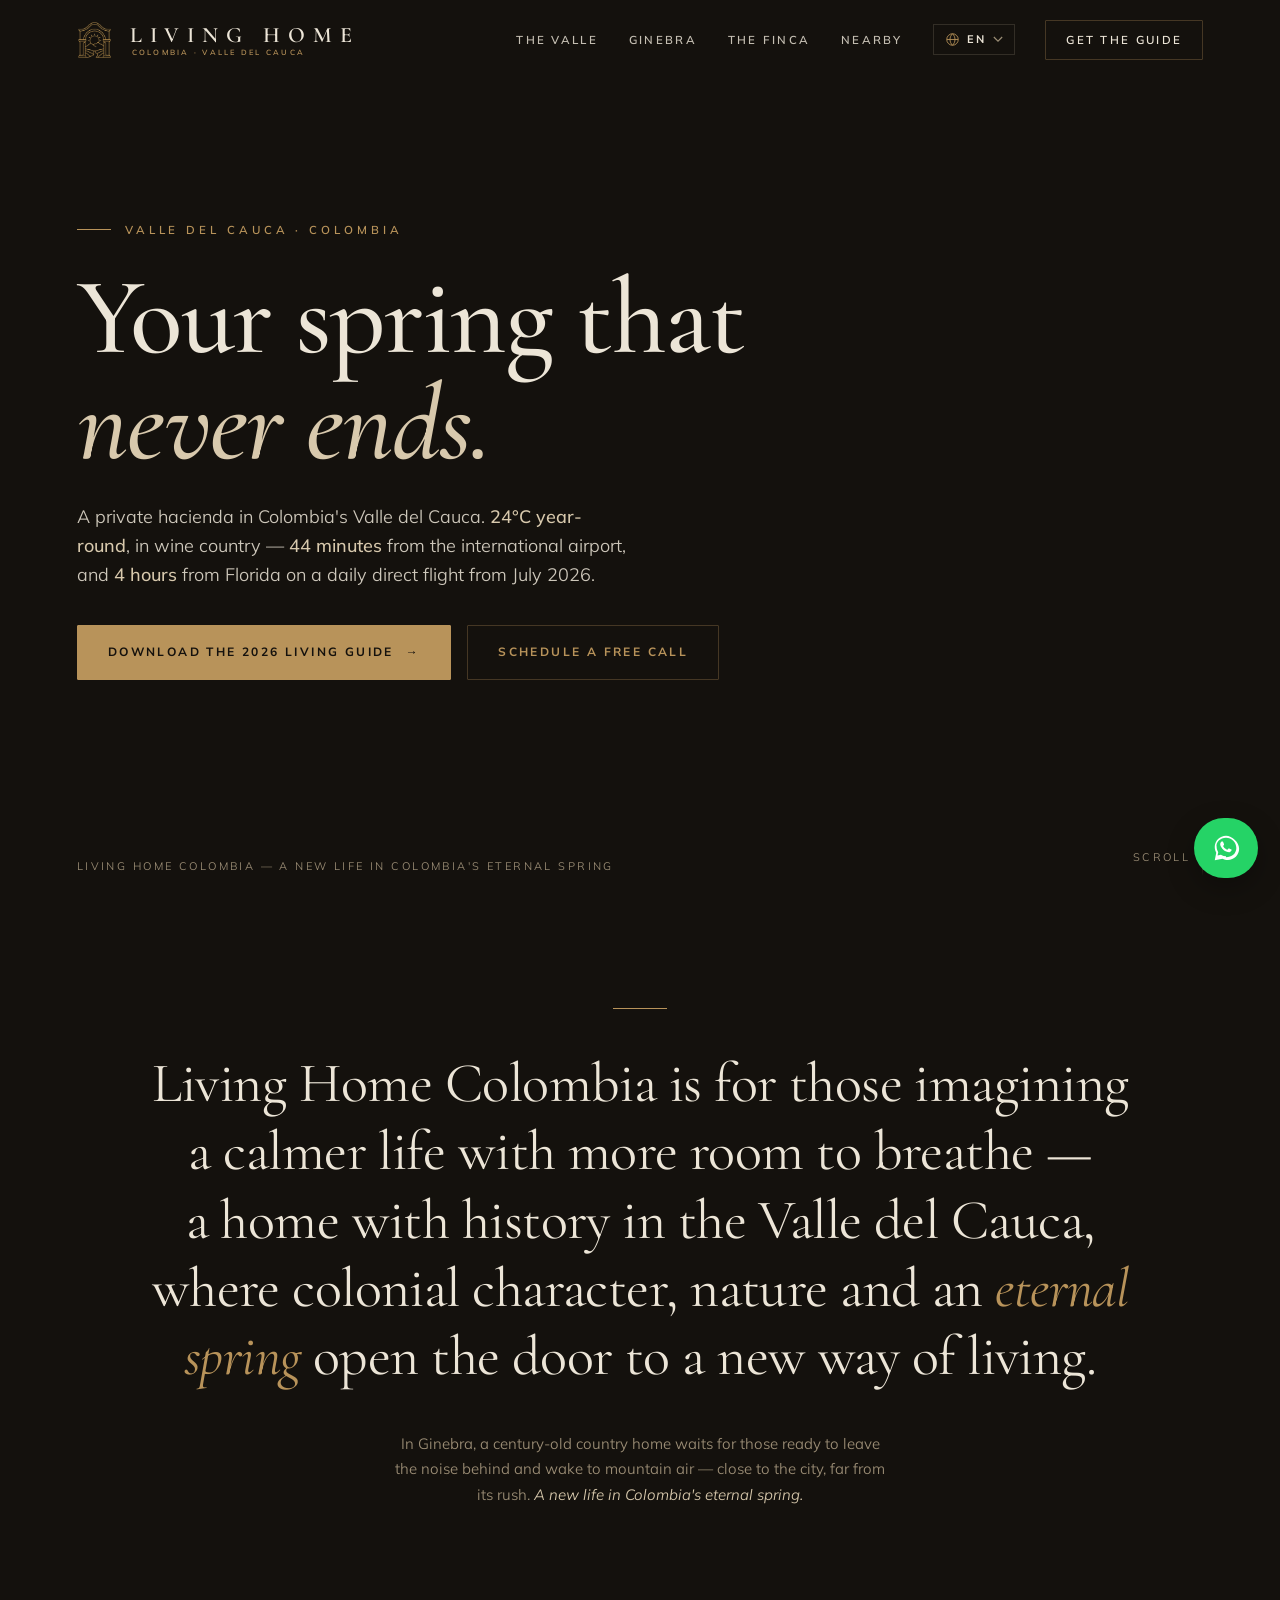
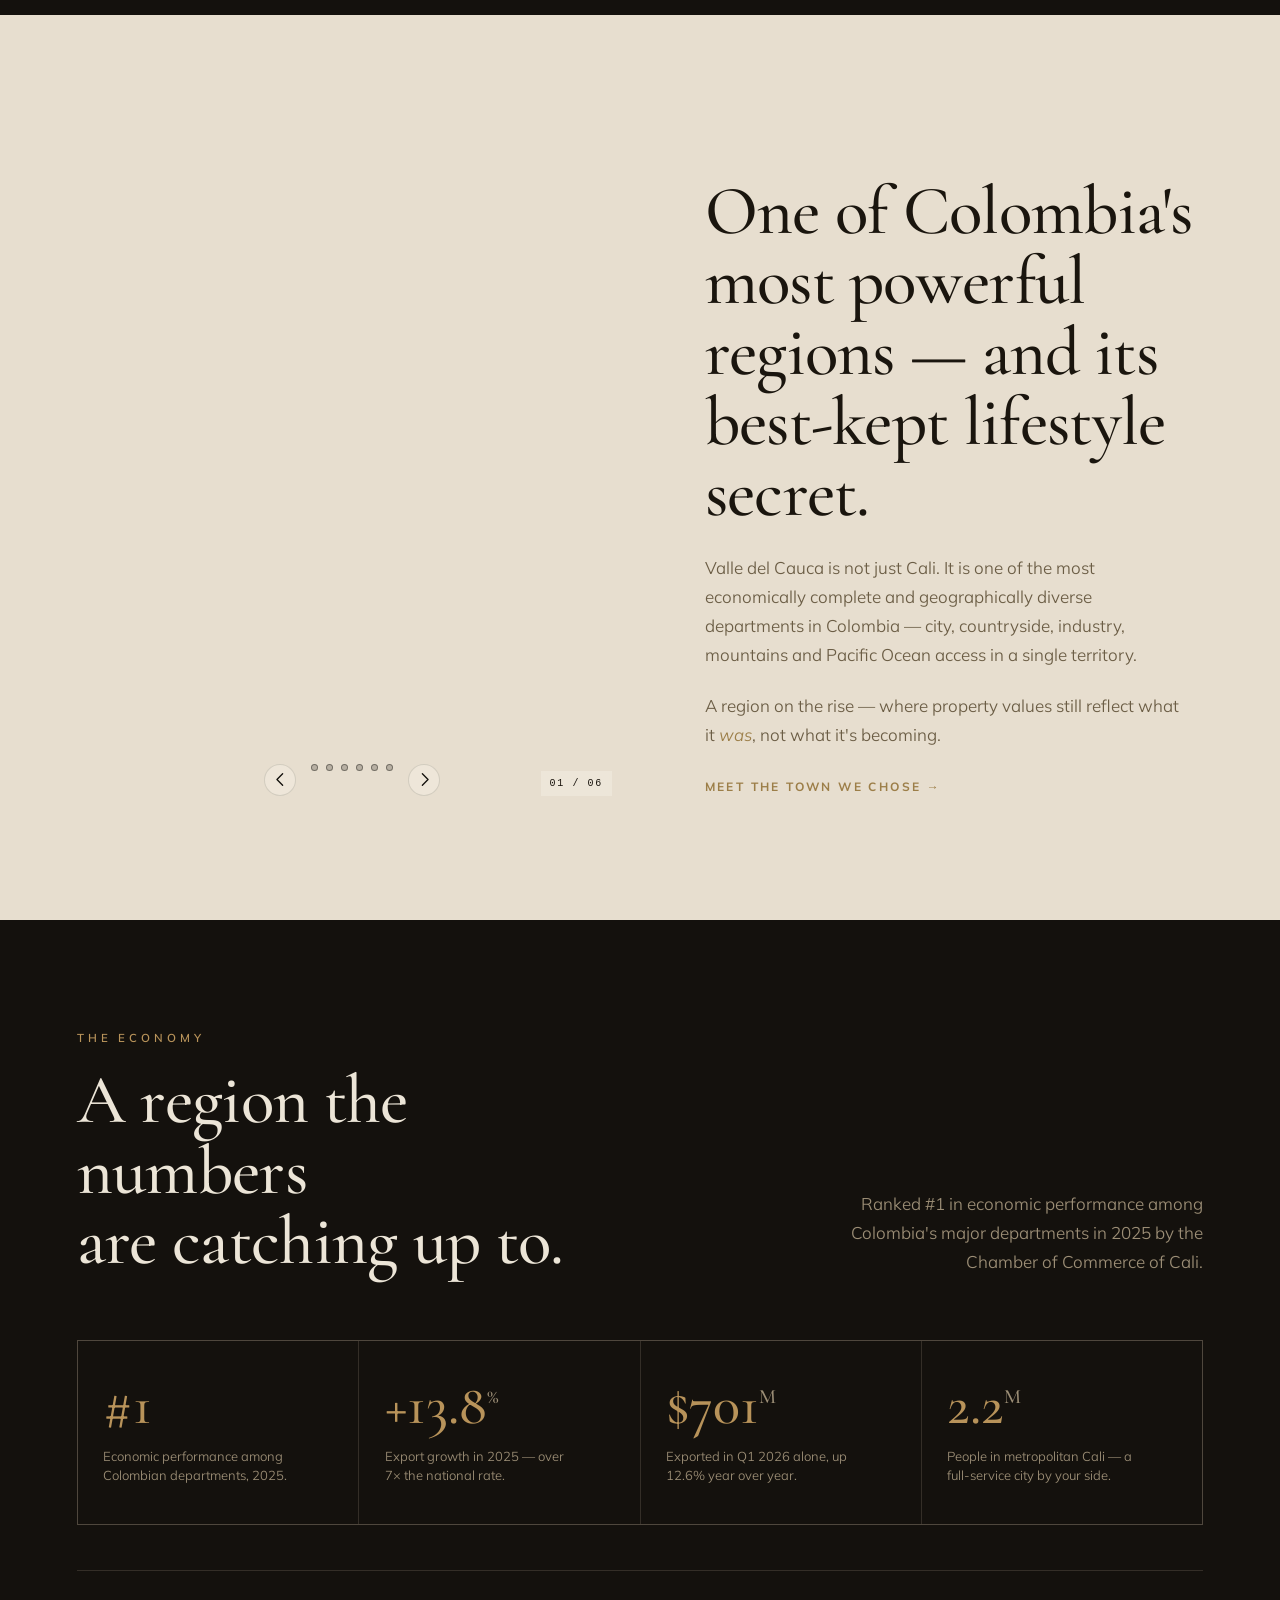
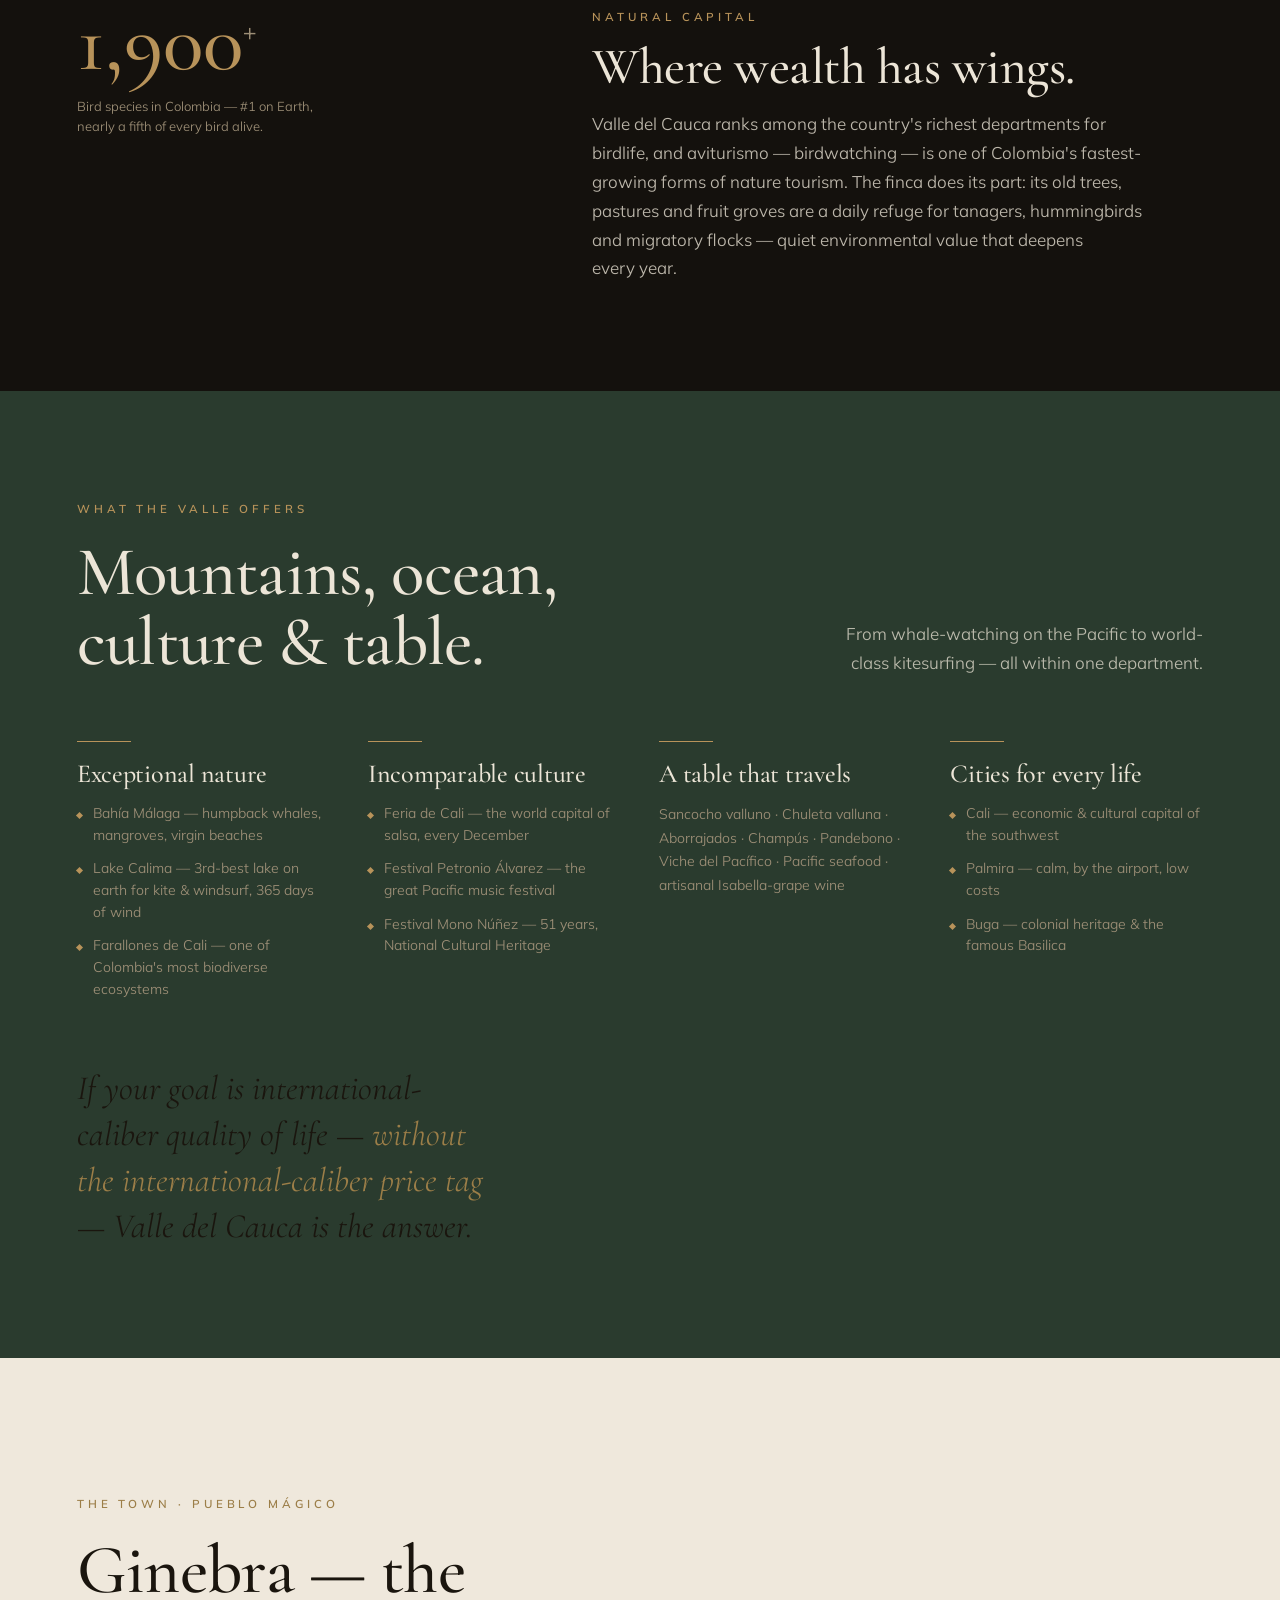
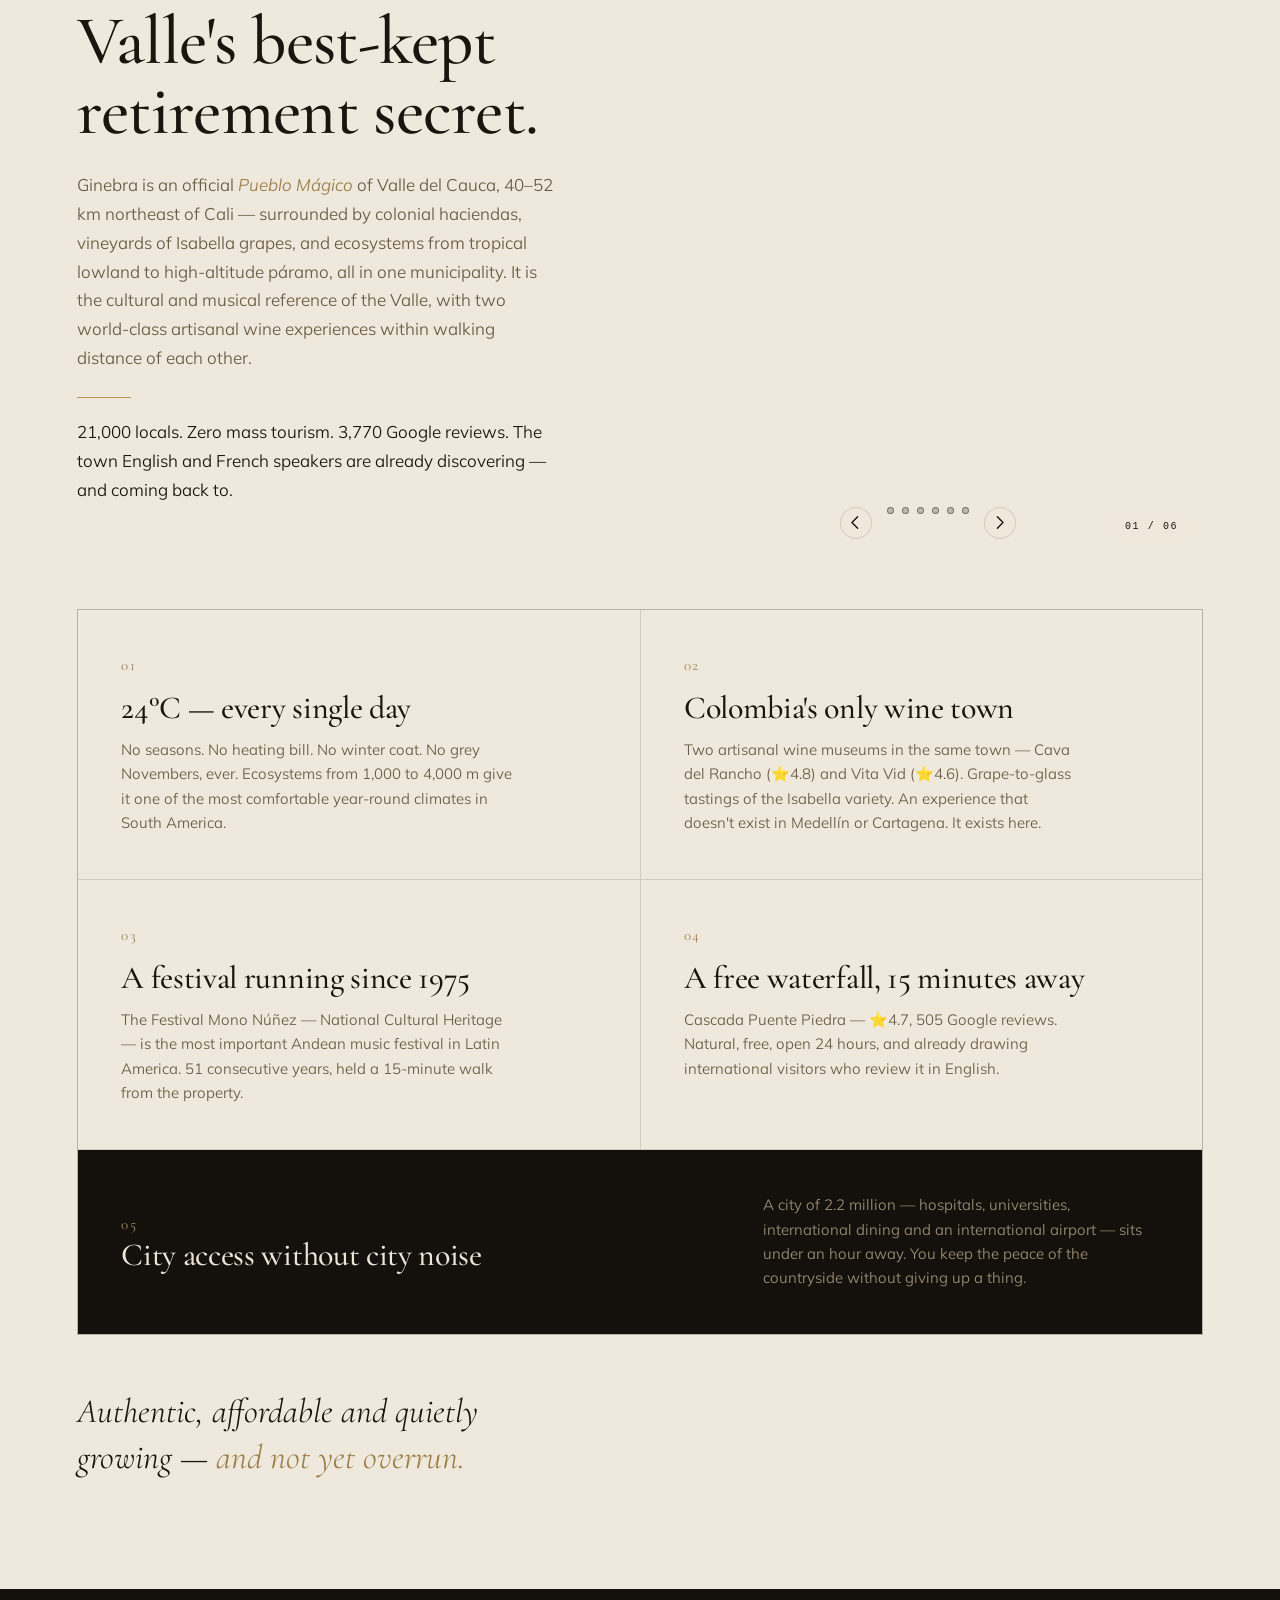
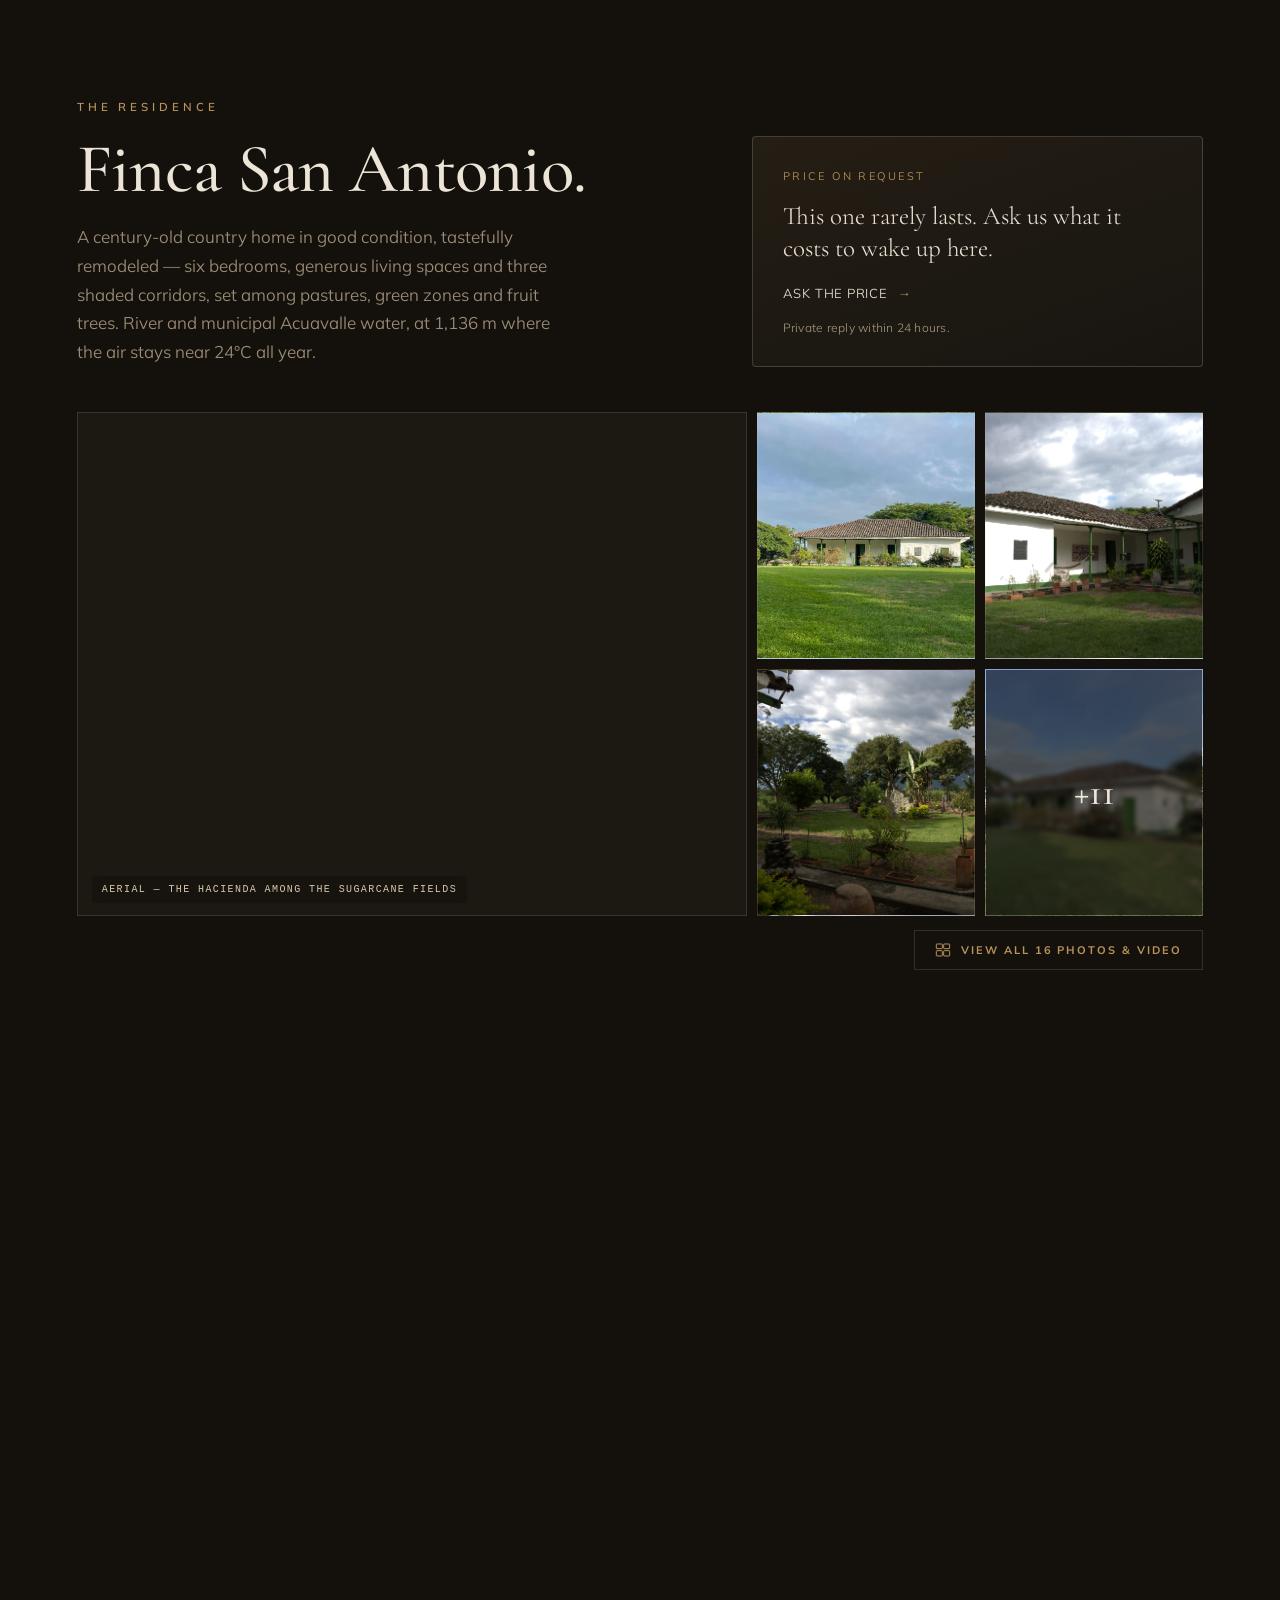
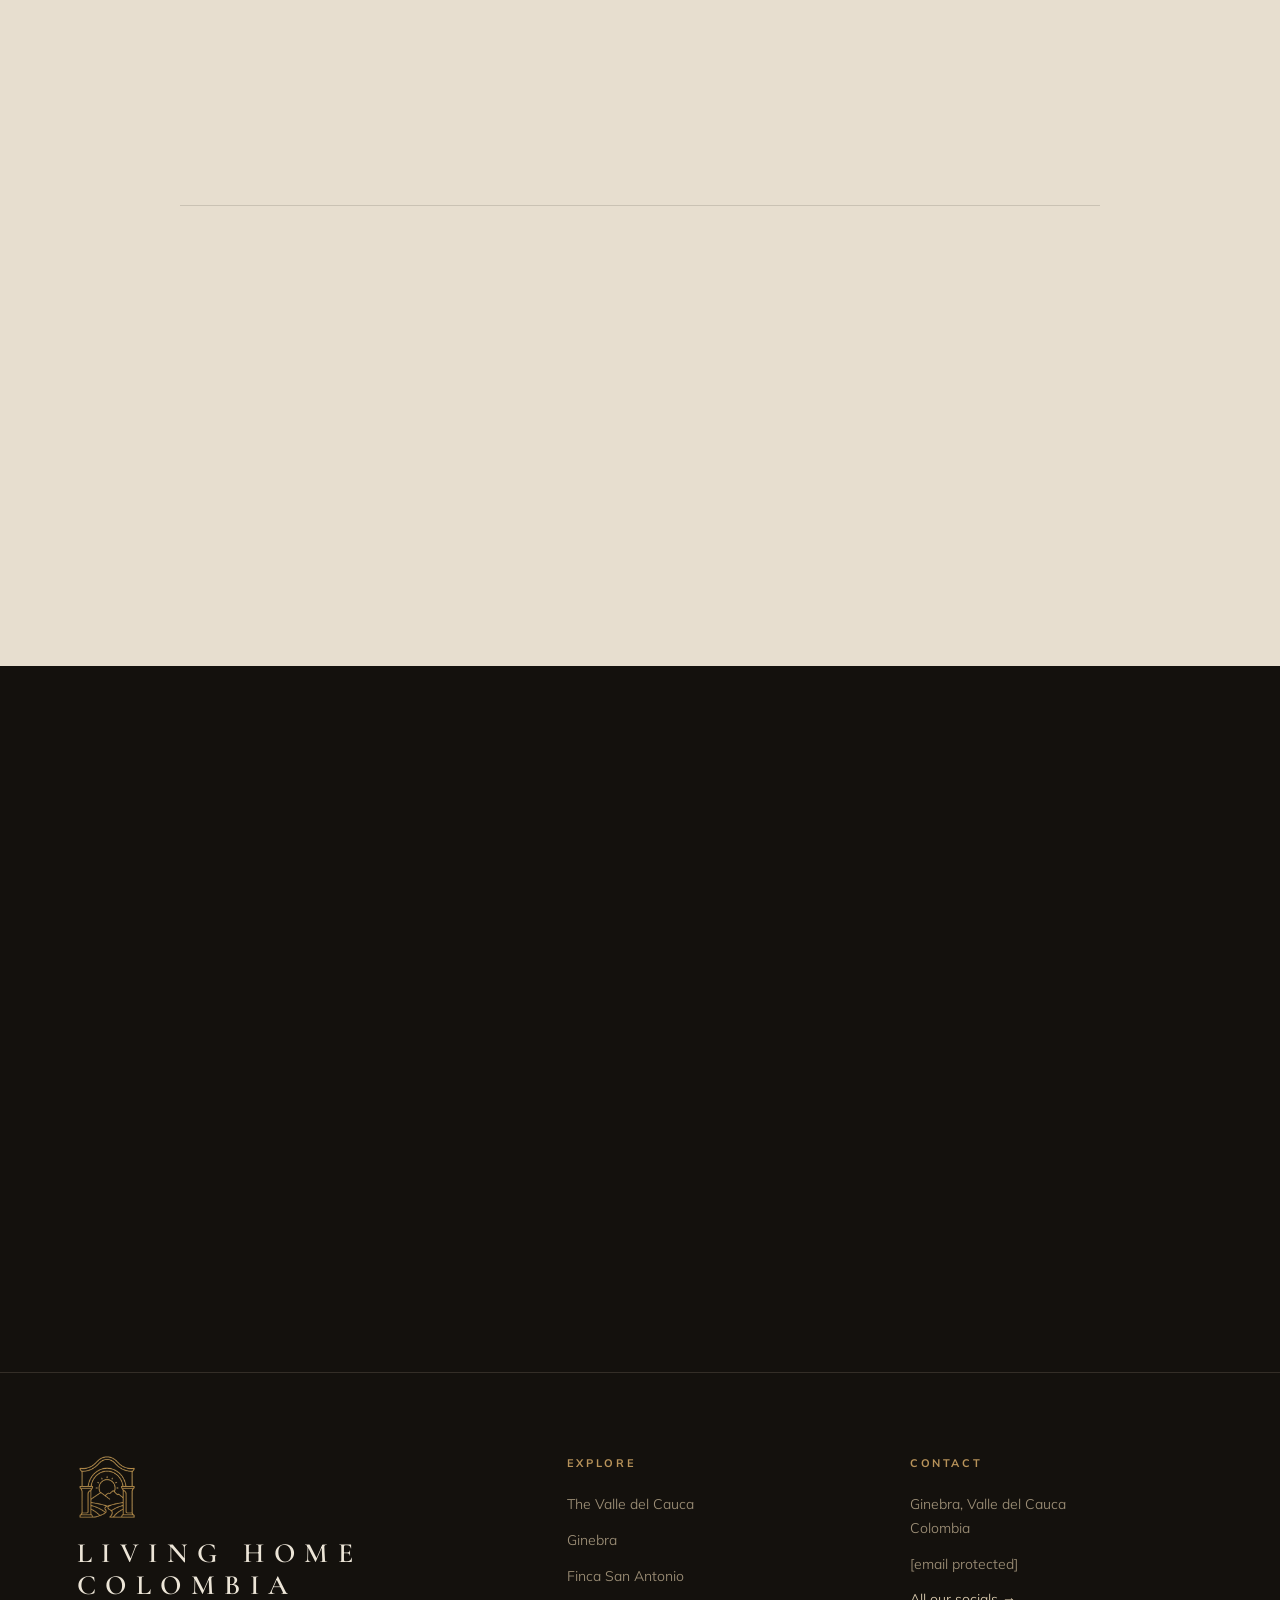
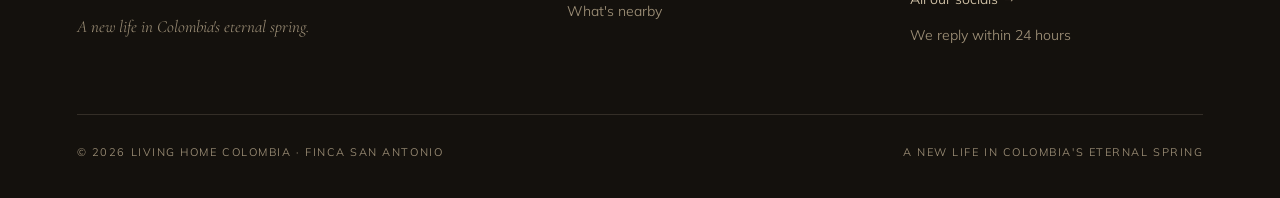
==== Aluna Luxe - Design D.html @ 9f14bdaa "first commit" ====
<!DOCTYPE html>
<html lang="en">
<head>
<meta charset="UTF-8">
<meta name="viewport" content="width=device-width, initial-scale=1.0">
<title>Living Home Colombia — A new life in Colombia's eternal spring · Ginebra, Valle del Cauca</title>
<link rel="preconnect" href="https://fonts.googleapis.com">
<link rel="preconnect" href="https://fonts.gstatic.com" crossorigin>
<link href="https://fonts.googleapis.com/css2?family=Cormorant+Garamond:ital,wght@0,400;0,500;0,600;1,400;1,500&family=Mulish:wght@300;350;400;500;600;700&display=swap" rel="stylesheet">
<link rel="stylesheet" href="assets/aluna.css">
<style>
  /* Hero intro video (sources live in /imagenes/video intro/) */
  .hero-video { position: absolute; inset: 0; width: 100%; height: 100%; object-fit: cover; z-index: 0; opacity: 0; transition: opacity 1.2s ease; }
  .hero-video.is-playing { opacity: 0.42; }
  .hero-fallback { position: absolute; inset: 0; z-index: 0; background-size: cover; background-position: center; }
  .hero-fallback::after { font-size: 11px; opacity: 0.55; }

  /* WhatsApp — floating button */
  .wa-float { position: fixed; right: 22px; bottom: 22px; z-index: 200; display: inline-flex; align-items: center; gap: 0; height: 60px; padding: 0 17px; border-radius: 999px; background: #25D366; color: #fff; box-shadow: 0 10px 28px rgba(0,0,0,0.28); transition: gap .35s var(--ease), padding .35s var(--ease), transform .35s var(--ease), box-shadow .35s var(--ease); overflow: hidden; }
  .wa-float svg { flex: none; }
  .wa-float .wa-float-label { max-width: 0; opacity: 0; white-space: nowrap; font-family: var(--sans); font-size: 14px; font-weight: 600; letter-spacing: .01em; transition: max-width .35s var(--ease), opacity .3s var(--ease), margin .35s var(--ease); }
  .wa-float:hover { gap: 11px; transform: translateY(-2px); box-shadow: 0 14px 34px rgba(0,0,0,0.34); }
  .wa-float:hover .wa-float-label { max-width: 220px; opacity: 1; }
  @media (max-width: 640px) { .wa-float { right: 16px; bottom: 16px; height: 56px; padding: 0 13px; } .wa-float:hover .wa-float-label { max-width: 0; opacity: 0; } }

  /* WhatsApp — inline button inside the final CTA */
  .wa-inline { display: inline-flex; align-items: center; gap: 10px; margin-top: 26px; padding: 13px 22px; border-radius: 999px; background: rgba(37,211,102,0.12); border: 1px solid rgba(37,211,102,0.55); color: #25D366; font-family: var(--sans); font-size: 14px; font-weight: 600; letter-spacing: .02em; transition: background .3s var(--ease), color .3s var(--ease), transform .3s var(--ease); }
  .wa-inline svg { flex: none; }
  .wa-inline:hover { background: #25D366; color: #fff; transform: translateY(-2px); }

  /* ===== BRAND LOGO (Living Home Colombia) — image mark sizing ========= */
  .brand .mark { width: auto; height: 38px; }
  .footer .brand-block .mark { width: auto; height: 66px; margin-bottom: 18px; }
  .footer .brand-block .wordmark { line-height: 1.12; }
  .form-done .mark { width: auto; height: 60px; }

  /* ===== NEARBY — lighter section (desktop + mobile) ====================
     Trimmed to fewer, stronger places so the section doesn't feel crowded.
     The "within 20 minutes" band now holds a centered pair instead of a
     3-column row with an empty slot. ==================================== */
  .near-grid.pair { grid-template-columns: repeat(2, 1fr); max-width: 760px; margin-inline: 0; }
  @media (max-width: 920px){ .near-grid.pair { grid-template-columns: repeat(2,1fr); max-width: none; } }
  @media (max-width: 600px){ .near-grid.pair { grid-template-columns: 1fr; } }

  /* ===== REVIEWS — balanced grid instead of lopsided masonry ==========
     The masonry column layout left two short cards stranded with big gaps.
     A real grid keeps the cards in clean, evenly-centered rows. =========== */
  .reviews-grid { columns: auto; column-count: auto; display: grid; grid-template-columns: repeat(3, 1fr); gap: clamp(16px, 2vw, 26px); align-items: stretch; }
  .reviews-grid .review { margin-bottom: 0; display: flex; flex-direction: column; }
  .reviews-grid .review .src { margin-top: auto; padding-top: 18px; }

  /* ===== PROPERTY SPECS — 6-up grid (adds lot + built area) ============ */
  .prop-specs.six { grid-template-columns: repeat(3, 1fr); }
  .prop-specs .s .n .us { font-size: 0.42em; color: var(--on-dark-mut); letter-spacing: 0.02em; margin-left: 4px; }
  @media (max-width: 760px){ .prop-specs.six { grid-template-columns: repeat(2, 1fr); } }
  @media (max-width: 460px){ .prop-specs.six { grid-template-columns: 1fr; } }

  /* ===== ECONOMY — natural-capital / birds band ========================
     Ties the region's environmental value and birdwatching tourism to the
     property itself. Sits below the economy stats on the dark band. ====== */
  .eco-nature { margin-top: clamp(40px, 5vh, 64px); padding-top: clamp(36px, 4vh, 52px); border-top: 1px solid var(--hair-dark); display: grid; grid-template-columns: 0.85fr 1.15fr; gap: clamp(28px, 5vw, 72px); align-items: start; }
  .eco-nature .en-num { font-family: var(--serif); font-weight: 500; font-size: clamp(54px, 6.6vw, 94px); line-height: 0.84; color: var(--gold); }
  .eco-nature .en-num .u { font-size: 0.4em; vertical-align: super; color: var(--on-dark-mut); }
  .eco-nature .en-tag { font-size: 13px; line-height: 1.55; color: var(--on-dark-mut); margin-top: 18px; max-width: 30ch; }
  .eco-nature .en-right h3 { margin: 14px 0 0; color: var(--on-dark); }
  .eco-nature .en-right p.body { margin-top: 16px; max-width: 56ch; color: rgba(236,229,215,0.78); }
  @media (max-width: 760px){ .eco-nature { grid-template-columns: 1fr; gap: 22px; } }
  @media (max-width: 920px){ .reviews-grid { grid-template-columns: repeat(2, 1fr); } }
  @media (max-width: 600px){ .reviews-grid { grid-template-columns: 1fr; } }

  /* ===== MOBILE TUNING (Design D only) =================================
     Phone view was very long with large gaps; the top nav, the carousel
     counter and the "nearby" lists also felt busy. These overrides give the
     phone a calmer, lighter layout: a decluttered header, no slide counter,
     fewer nearby cards/reviews and a tighter vertical rhythm.
     Desktop is completely untouched. ====================================== */
  @media (max-width: 640px) {
    /* ---- decluttered header for phones ---- */
    .nav { padding-left: 16px; padding-right: 16px; }
    .nav.solid { padding-top: 11px; padding-bottom: 11px; }
    .brand { gap: 9px; }
    .brand .mark { width: auto; height: 30px; }
    .brand .wordmark { font-size: 17px; letter-spacing: 0.26em; padding-left: 1px; }
    .brand .wordmark .sub { display: none; }          /* drop the wrapping sub-label */
    .nav-links { gap: 10px; }
    .nav-links .enquire { padding: 8px 13px; font-size: 9.5px; letter-spacing: 0.1em; }
    .lang-trigger { padding: 6px 8px; font-size: 10px; gap: 5px; }

    /* ---- no "01 / 06" slide counter on phones ---- */
    .pf-count { display: none; }

    /* ---- lighter, more intentional vertical rhythm ---- */
    .section { padding-top: clamp(42px, 6vh, 58px); padding-bottom: clamp(42px, 6vh, 58px); }
    .sec-head { margin-bottom: 28px; }
    .manifesto .statement { margin: 22px auto; }
    .closer { margin-top: 30px; }

    /* condense the stacked argument / offering blocks */
    .args { margin-top: 28px; }
    .arg { padding: 24px 20px; }
    .offer-grid { margin-top: 28px; gap: 28px; }

    /* ---- ease the headline sizes down a touch on phones ---- */
    .display { font-size: clamp(36px, 10.5vw, 50px); line-height: 1.0; }
    .h-xl { font-size: clamp(28px, 7.4vw, 38px); }
    .h-lg { font-size: clamp(26px, 6.6vw, 34px); }

    /* ---- nearby: tighter cards, and no review-count numbers ---- */
    .near-band { margin: 30px 0 14px; }
    .near { padding: 22px 20px 20px; }
    .dist-table { margin-top: 28px; }
    /* hide the "(179)" review-count numbers — keep just the star score */
    .near .rating .rev { display: none; }

    /* show the three strongest reviews, hide the rest */
    .reviews-grid .review:nth-child(n+4) { display: none; }
    .reviews-note { margin-top: 26px; }

    /* ===== HERO — a calmer, purpose-built phone layout =================
       Desktop centers a big headline with two side-by-side buttons; on a
       phone that stacked up tight. Here we give it room: smaller eyebrow,
       a headline that breathes, a lighter sub, and full-width stacked CTAs
       that are easy to tap. ============================================ */
    .hero { min-height: 92svh; padding-top: clamp(104px, 16vh, 150px); padding-bottom: 96px; }
    .hero .eyebrow { margin-bottom: 18px; font-size: 10px; letter-spacing: 0.18em; }
    .hero .eyebrow::before { width: 22px; }
    .hero h1 { max-width: 12ch; margin-bottom: 20px; }
    .hero-sub { font-size: 15.5px; line-height: 1.62; max-width: 36ch; color: rgba(236,229,215,0.82); }
    /* stacked, full-width, comfortably tappable CTAs */
    .hero-inner > div:last-child { margin-top: 28px !important; gap: 12px !important; flex-direction: column; align-items: stretch; }
    .hero-inner .btn { width: 100%; justify-content: center; }
    /* drop the decorative wordmark in the corner; keep just the scroll cue */
    .hero-foot { bottom: 18px; }
    .hero-foot > span:first-child { display: none; }
  }
</style>
</head>
<body>

<!-- mark template reused inline below -->

<!-- ============================ NAV ============================ -->
<nav class="nav">
  <a class="brand" href="#top">
    <img class="mark" src="imagenes/brand/logo-gold.png" alt="Living Home Colombia" width="392" height="428">
    <span class="wordmark">LIVING&nbsp;HOME<span class="sub">COLOMBIA · VALLE DEL CAUCA</span></span>
  </a>
  <div class="nav-links">
    <a href="#region" data-i18n="nav.valle">The Valle</a>
    <a href="#ginebra" data-i18n="nav.ginebra">Ginebra</a>
    <a href="#property" data-i18n="nav.finca">The Finca</a>
    <a href="#nearby" data-i18n="nav.nearby">Nearby</a>
    <a class="lang" href="#top">EN</a>
    <a class="enquire" href="#enquire" data-i18n="nav.guide">Get the guide</a>
  </div>
</nav>

<!-- ============================ HERO ============================ -->
<header class="hero" id="top" data-screen-label="Hero">
  <div class="hero-bg">
    <div class="hero-fallback" style="background:#14110d"></div>
    <video class="hero-video" id="hero-video" muted loop playsinline preload="auto" aria-hidden="true">
      <source src="imagenes/video%20intro/intro.mp4" type="video/mp4">
      <source src="imagenes/video%20intro/intro.webm" type="video/webm">
    </video>
  </div>
  <div class="hero-inner">
    <div class="eyebrow on-dark reveal" data-i18n="hero.eyebrow">Valle del Cauca · Colombia</div>
    <h1 class="display reveal d1"><span data-i18n="hero.h1a">Your spring that </span><span class="it" data-i18n="hero.h1b">never ends.</span></h1>
    <p class="hero-sub reveal d2" data-i18n="hero.sub" data-i18n-html>A private hacienda in Colombia's Valle del Cauca. <b>24°C year-round</b>, in wine country — <b>44 minutes</b> from the international airport, and <b>4 hours</b> from Florida on a daily direct flight from July 2026.</p>
    <div class="reveal d3" style="margin-top:36px; display:flex; gap:16px; flex-wrap:wrap;">
      <a class="btn" href="#enquire"><span data-i18n="hero.btn1">Download the 2026 living guide</span><span class="arr">→</span></a>
      <a class="btn ghost on-dark" href="#enquire"><span data-i18n="hero.btn2">Schedule a free call</span></a>
    </div>
  </div>
  <div class="hero-foot">
    <span data-i18n="hero.foot">Living Home Colombia — a new life in Colombia's eternal spring</span>
    <span class="scrollcue"><span data-i18n="hero.scroll">Scroll</span><span class="line"></span></span>
  </div>
</header>

<!-- ============================ MANIFESTO / BRAND ============================ -->
<section class="section dark manifesto" data-screen-label="Manifesto">
  <div class="wrap">
    <div class="rule short gold reveal"></div>
    <p class="statement reveal d1" data-i18n="man.1" data-i18n-html>Living Home Colombia is for those imagining a calmer life with more room to breathe — a home with history in the Valle del Cauca, where colonial character, nature and an <em>eternal spring</em> open the door to a new way of living.</p>
    <p class="aluna-note reveal d2" data-i18n="man.2" data-i18n-html>In Ginebra, a century-old country home waits for those ready to leave the noise behind and wake to mountain air — close to the city, far from its rush. <em>A new life in Colombia's eternal spring.</em></p>
  </div>
</section>

<!-- ============================ THE VALLE (region) ============================ -->
<section class="section paper" id="region" data-screen-label="The Valle">
  <div class="wrap split">
    <div class="media photo-frame reveal" data-frame="valle">
      <div class="pf-slide is-active" data-src="imagenes/valle%20del%20cauca/canvas1_upscayl_4x_upscayl-standard-4x.png" data-label="Aerial over a Valle del Cauca colonial town at golden hour"></div>
      <div class="pf-slide" data-src="imagenes/valle%20del%20cauca/canvas3_upscayl_4x_upscayl-standard-4x.png" data-label="Cloud-forest peaks of the Farallones, mist at dusk"></div>
      <div class="pf-slide" data-src="imagenes/valle%20del%20cauca/canvas12_upscayl_4x_upscayl-standard-4x.webp" data-label="A colonial hacienda and its flowering gardens"></div>
      <div class="pf-slide" data-src="imagenes/valle%20del%20cauca/canvas11_upscayl_4x_upscayl-standard-4x.webp" data-label="A modern mirador rising from the green hills"></div>
      <div class="pf-slide" data-src="imagenes/valle%20del%20cauca/canvas8_upscayl_4x_upscayl-standard-4x.png" data-label="Hidden river pools across the valley"></div>
      <div class="pf-slide" data-src="imagenes/valle%20del%20cauca/canvas5.png" data-label="Cristo Rey watching over the valley at sunset"></div>
    </div>
    <div class="copy">
      <div class="eyebrow reveal" data-i18n="reg.eyebrow">Why Valle del Cauca</div>
      <h2 class="h-xl reveal d1" data-i18n="reg.h2">One of Colombia's most powerful regions — and its best-kept lifestyle secret.</h2>
      <p class="body reveal d2" data-i18n="reg.p1">Valle del Cauca is not just Cali. It is one of the most economically complete and geographically diverse departments in Colombia — city, countryside, industry, mountains and Pacific Ocean access in a single territory.</p>
      <p class="body reveal d2" data-i18n="reg.p2" data-i18n-html>A region on the rise — where property values still reflect what it <em class="gold">was</em>, not what it's becoming.</p>
      <a class="link-arrow reveal d3" href="#ginebra" data-i18n="reg.link">Meet the town we chose →</a>
    </div>
  </div>
</section>

<!-- economy stats (dark band) -->
<section class="section dark" data-screen-label="The Valle — Economy">
  <div class="wrap">
    <div class="sec-head reveal">
      <div>
        <div class="eyebrow on-dark" data-i18n="eco.eyebrow">The Economy</div>
        <h2 class="h-xl" data-i18n="eco.h2">A region the numbers<br>are catching up to.</h2>
      </div>
      <p class="body aside" data-i18n="eco.aside">Ranked #1 in economic performance among Colombia's major departments in 2025 by the Chamber of Commerce of Cali.</p>
    </div>
    <div class="stat-grid reveal d1">
      <div class="stat-cell"><div class="n">#1</div><div class="l" data-i18n="eco.s1">Economic performance among Colombian departments, 2025.</div></div>
      <div class="stat-cell"><div class="n">+13.8<span class="u">%</span></div><div class="l" data-i18n="eco.s2">Export growth in 2025 — over 7× the national rate.</div></div>
      <div class="stat-cell"><div class="n">$701<span class="u">M</span></div><div class="l" data-i18n="eco.s3">Exported in Q1 2026 alone, up 12.6% year over year.</div></div>
      <div class="stat-cell"><div class="n">2.2<span class="u">M</span></div><div class="l" data-i18n="eco.s4">People in metropolitan Cali — a full-service city by your side.</div></div>
    </div>

    <div class="eco-nature reveal d2">
      <div class="en-left">
        <div class="en-num">1,900<span class="u">+</span></div>
        <div class="en-tag" data-i18n="eco.nat.tag">Bird species in Colombia — #1 on Earth, nearly a fifth of every bird alive.</div>
      </div>
      <div class="en-right">
        <div class="eyebrow on-dark" data-i18n="eco.nat.eyebrow">Natural capital</div>
        <h3 class="h-lg" data-i18n="eco.nat.h">Where wealth has wings.</h3>
        <p class="body" data-i18n="eco.nat.p">Valle del Cauca ranks among the country's richest departments for birdlife, and aviturismo — birdwatching — is one of Colombia's fastest-growing forms of nature tourism. The finca does its part: its old trees, pastures and fruit groves are a daily refuge for tanagers, hummingbirds and migratory flocks — quiet environmental value that deepens every year.</p>
      </div>
    </div>
  </div>
</section>

<!-- what the valle offers (green) -->
<section class="section green" data-screen-label="The Valle — Offers">
  <div class="wrap">
    <div class="sec-head reveal">
      <div>
        <div class="eyebrow on-dark" data-i18n="off.eyebrow">What the Valle offers</div>
        <h2 class="h-xl" data-i18n="off.h2">Mountains, ocean,<br>culture &amp; table.</h2>
      </div>
      <p class="body aside" data-i18n="off.aside">From whale-watching on the Pacific to world-class kitesurfing — all within one department.</p>
    </div>
    <div class="offer-grid">
      <div class="offer reveal">
        <div class="rule short gold"></div>
        <h3 data-i18n="off.c1.h">Exceptional nature</h3>
        <ul>
          <li data-i18n="off.c1.1">Bahía Málaga — humpback whales, mangroves, virgin beaches</li>
          <li data-i18n="off.c1.2">Lake Calima — 3rd-best lake on earth for kite &amp; windsurf, 365 days of wind</li>
          <li data-i18n="off.c1.3">Farallones de Cali — one of Colombia's most biodiverse ecosystems</li>
        </ul>
      </div>
      <div class="offer reveal d1">
        <div class="rule short gold"></div>
        <h3 data-i18n="off.c2.h">Incomparable culture</h3>
        <ul>
          <li data-i18n="off.c2.1">Feria de Cali — the world capital of salsa, every December</li>
          <li data-i18n="off.c2.2">Festival Petronio Álvarez — the great Pacific music festival</li>
          <li data-i18n="off.c2.3">Festival Mono Núñez — 51 years, National Cultural Heritage</li>
        </ul>
      </div>
      <div class="offer reveal d2">
        <div class="rule short gold"></div>
        <h3 data-i18n="off.c3.h">A table that travels</h3>
        <p class="tags"><span data-i18n="off.c3.tags">Sancocho valluno · Chuleta valluna · Aborrajados · Champús · Pandebono · Viche del Pacífico · Pacific seafood · artisanal Isabella-grape wine</span></p>
      </div>
      <div class="offer reveal d3">
        <div class="rule short gold"></div>
        <h3 data-i18n="off.c4.h">Cities for every life</h3>
        <ul>
          <li data-i18n="off.c4.1">Cali — economic &amp; cultural capital of the southwest</li>
          <li data-i18n="off.c4.2">Palmira — calm, by the airport, low costs</li>
          <li data-i18n="off.c4.3">Buga — colonial heritage &amp; the famous Basilica</li>
        </ul>
      </div>
    </div>
    <p class="closer reveal" data-i18n="off.closer">If your goal is international-caliber quality of life — <em>without the international-caliber price tag</em> — Valle del Cauca is the answer.</p>
  </div>
</section>

<!-- ============================ GINEBRA ============================ -->
<section class="section" id="ginebra" data-screen-label="Ginebra">
  <div class="wrap">
    <div class="split flip reveal">
      <div class="media photo-frame" data-frame="ginebra">
        <div class="pf-slide is-active" data-src="imagenes/ginebra/iglesia-de-ginebra.png" data-label="Ginebra's colonial church on the main plaza"></div>
        <div class="pf-slide" data-src="imagenes/ginebra/FDnn4HeXIAQbfB9_upscayl_4x_upscayl-standard-4x.webp" data-label="The bandola monument — Ginebra's musical soul"></div>
        <div class="pf-slide" data-src="imagenes/ginebra/show-de-musica-sub-andina-en-ginebra-valle_upscayl_4x_upscayl-standard-4x.png" data-label="Andean music under the trees — Festival Mono Núñez"></div>
        <div class="pf-slide" data-src="imagenes/ginebra/canon-puente-piedra-en-ginebra-valle_upscayl_5x_upscayl-standard-4x.png" data-label="Cascada Puente Piedra, a free natural pool"></div>
        <div class="pf-slide" data-src="imagenes/ginebra/7820-Ginebra_Valle_del_Cauca_2_upscayl_4x_upscayl-standard-4x.webp" data-label="Mountain rivers minutes from town"></div>
        <div class="pf-slide" data-src="imagenes/ginebra/show-de-luces-en-la-flor-de-luz-ginebra-valle_upscayl_4x_upscayl-standard-4x.png" data-label="La Flor de Luz — the town's night light show"></div>
      </div>
      <div class="copy">
        <div class="eyebrow" data-i18n="gin.eyebrow">The Town · Pueblo Mágico</div>
        <h2 class="h-xl" style="margin:18px 0 24px;" data-i18n="gin.h2">Ginebra — the Valle's best-kept retirement secret.</h2>
        <p class="body" data-i18n="gin.body">Ginebra is an official <em class="gold">Pueblo Mágico</em> of Valle del Cauca, 40–52 km northeast of Cali — surrounded by colonial haciendas, vineyards of Isabella grapes, and ecosystems from tropical lowland to high-altitude páramo, all in one municipality. It is the cultural and musical reference of the Valle, with two world-class artisanal wine experiences within walking distance of each other.</p>
        <div class="rule short gold" style="margin:24px 0 20px;"></div>
        <p class="body" style="color:var(--on-light);" data-i18n="gin.stat">21,000 locals. Zero mass tourism. 3,770 Google reviews. The town English and French speakers are already discovering — and coming back to.</p>
      </div>
    </div>

    <div class="args">
      <div class="arg reveal">
        <div class="no">01</div>
        <h3 data-i18n="gin.a1.h">24°C — every single day</h3>
        <p data-i18n="gin.a1.p">No seasons. No heating bill. No winter coat. No grey Novembers, ever. Ecosystems from 1,000 to 4,000 m give it one of the most comfortable year-round climates in South America.</p>
      </div>
      <div class="arg reveal d1">
        <div class="no">02</div>
        <h3 data-i18n="gin.a2.h">Colombia's only wine town</h3>
        <p data-i18n="gin.a2.p">Two artisanal wine museums in the same town — Cava del Rancho (⭐4.8) and Vita Vid (⭐4.6). Grape-to-glass tastings of the Isabella variety. An experience that doesn't exist in Medellín or Cartagena. It exists here.</p>
      </div>
      <div class="arg reveal">
        <div class="no">03</div>
        <h3 data-i18n="gin.a3.h">A festival running since 1975</h3>
        <p data-i18n="gin.a3.p">The Festival Mono Núñez — National Cultural Heritage — is the most important Andean music festival in Latin America. 51 consecutive years, held a 15-minute walk from the property.</p>
      </div>
      <div class="arg reveal d1">
        <div class="no">04</div>
        <h3 data-i18n="gin.a4.h">A free waterfall, 15 minutes away</h3>
        <p data-i18n="gin.a4.p">Cascada Puente Piedra — ⭐4.7, 505 Google reviews. Natural, free, open 24 hours, and already drawing international visitors who review it in English.</p>
      </div>
      <div class="arg feature reveal d2">
        <div>
          <div class="no" style="color:var(--gold);">05</div>
          <h3 data-i18n="gin.a5.h">City access without city noise</h3>
        </div>
        <p data-i18n="gin.a5.p">A city of 2.2 million — hospitals, universities, international dining and an international airport — sits under an hour away. You keep the peace of the countryside without giving up a thing.</p>
      </div>
    </div>

    <p class="closer reveal" data-i18n="gin.closer">Authentic, affordable and quietly growing — <em>and not yet overrun.</em></p>
  </div>
</section>

<!-- ============================ THE PROPERTY ============================ -->
<section class="section dark" id="property" data-screen-label="The Finca">
  <div class="wrap">
    <div class="prop-head">
      <div class="reveal">
        <div class="eyebrow on-dark" style="margin-bottom:18px;" data-i18n="prop.eyebrow">The Residence</div>
        <h2 class="h-xl" data-i18n="prop.h2">Finca San Antonio.</h2>
        <p class="body" style="margin-top:18px;" data-i18n="prop.desc">A century-old country home in good condition, tastefully remodeled — six bedrooms, generous living spaces and three shaded corridors, set among pastures, green zones and fruit trees. River and municipal Acuavalle water, at 1,136 m where the air stays near 24°C all year.</p>
      </div>
      <a class="price-ask reveal d1" href="#enquire">
        <span class="pa-eyebrow" data-i18n="prop.ask.eyebrow">Price on request</span>
        <span class="pa-line" data-i18n="prop.ask.line">This one rarely lasts. Ask us what it costs to wake up here.</span>
        <span class="pa-cta"><span data-i18n="prop.ask.btn">Ask the price</span><span class="arr">→</span></span>
        <span class="pa-note" data-i18n="prop.ask.note">Private reply within 24 hours.</span>
      </a>
    </div>

    <div id="finca-gallery" class="reveal d1"></div>
    <!-- old gallery replaced -->
    <div style="display:none" class="gallery reveal d1">
      <div class="g-main ph dark" data-label="[ Finca San Antonio — exterior &amp; pool at golden hour ]"></div>
      <div class="g-small ph dark" data-label="[ terrace / garden ]"></div>
      <div class="g-small ph dark" data-label="[ interior living, natural light ]"></div>
    </div>

    <div class="prop-specs six reveal">
      <div class="s"><div class="n">8,000<span class="us">m²</span></div><div class="l" data-i18n="prop.spec5">Lot / land</div></div>
      <div class="s"><div class="n">450<span class="us">m²</span></div><div class="l" data-i18n="prop.spec6">Built construction</div></div>
      <div class="s"><div class="n">6</div><div class="l" data-i18n="prop.spec1">Bedrooms (alcobas)</div></div>
      <div class="s"><div class="n">2</div><div class="l" data-i18n="prop.spec2">Full bathrooms</div></div>
      <div class="s"><div class="n">1,136<span class="us">m</span></div><div class="l" data-i18n="prop.spec4">Above sea level · ~24°C</div></div>
      <div class="s"><div class="n" data-i18n="prop.spec3n">140 yr</div><div class="l" data-i18n="prop.spec3">Heritage home, remodeled</div></div>
    </div>

    <div class="feat-list reveal">
      <div class="f" data-i18n="prop.feat1">Pastures, green zones &amp; fruit trees</div>
      <div class="f" data-i18n="prop.feat2">Barn, service area &amp; storage</div>
      <div class="f" data-i18n="prop.feat3">River + Acuavalle water supply</div>
      <div class="f" data-i18n="prop.feat4">Flat topography · clay-loam soil</div>
    </div>

    <div class="reveal" style="margin-top:clamp(36px,5vh,52px); display:flex; gap:16px; flex-wrap:wrap;">
      <a class="btn" href="#enquire"><span data-i18n="prop.btn1">Request the full dossier</span><span class="arr">→</span></a>
      <a class="btn ghost on-dark" href="#nearby"><span data-i18n="prop.btn2">See what's nearby</span></a>
    </div>
  </div>
</section>

<!-- ============================ NEARBY / MAP ============================ -->
<section class="section paper map-sec" id="nearby" data-screen-label="Nearby">
  <div class="wrap">
    <div class="sec-head reveal">
      <div>
        <div class="eyebrow" data-i18n="near.eyebrow">What's nearby</div>
        <h2 class="h-xl"><span data-i18n="near.h2a">Everything you need.</span><br><span data-i18n="near.h2b">Nothing you don't.</span></h2>
      </div>
      <p class="body aside" data-i18n="near.aside">From your front door, the Valle opens up — one place at a time. Every rating below is a real Google score.</p>
    </div>

    <div class="mapwrap reveal d1">
      <iframe
        title="Finca San Antonio — PPQJ+86, Ginebra, Valle del Cauca"
        src="https://maps.google.com/maps?q=PPQJ%2B86%20Ginebra%2C%20Valle%20del%20Cauca&z=14&t=h&hl=es&output=embed"
        loading="lazy"
        referrerpolicy="no-referrer-when-downgrade"
        allowfullscreen></iframe>
    </div>

    <!-- under 5 min -->
    <div class="near-band reveal" data-i18n="near.band1">Within 5 minutes by car</div>
    <div class="near-grid five-min">
      <div class="near reveal">
        <div class="top"><span class="rating"><svg viewBox="0 0 24 24"><path d="M12 2l3 7h7l-5.5 4.5L18 21l-6-4-6 4 1.5-7.5L2 9h7z"/></svg>4.8 <span class="rev">179</span></span></div>
        <h3>Museo Cava del Rancho</h3>
        <div class="cat" data-i18n="n1.cat">Wine museum · 4 min</div>
        <p class="quote" data-i18n="n1.q">"The tour is captivating, comprehensive, and family-friendly."</p>
        <div class="dist" data-i18n="near.d4">4 min by car</div>
      </div>
      <div class="near reveal">
        <div class="top"><span class="rating"><svg viewBox="0 0 24 24"><path d="M12 2l3 7h7l-5.5 4.5L18 21l-6-4-6 4 1.5-7.5L2 9h7z"/></svg>4.7 <span class="rev">200</span></span></div>
        <h3>Fritanga Doña Rita</h3>
        <div class="cat" data-i18n="n4.cat">Wood-fire Valle cooking · 3 min</div>
        <p class="quote" data-i18n="n4.q">"A culinary gem. Crispy empanadas with a wood-fired taste."</p>
        <div class="dist" data-i18n="near.d3">3 min by car</div>
      </div>
      <div class="near reveal d2">
        <div class="top"><span class="rating"><svg viewBox="0 0 24 24"><path d="M12 2l3 7h7l-5.5 4.5L18 21l-6-4-6 4 1.5-7.5L2 9h7z"/></svg>4.5 <span class="rev">3,770</span></span></div>
        <h3>Parque Principal</h3>
        <div class="cat" data-i18n="n6.cat">Town park &amp; fairs · walkable</div>
        <p class="quote" data-i18n="n6.q">"A fabulous park! I can't wait to go back."</p>
        <div class="dist" data-i18n="near.walk">Walkable</div>
      </div>
    </div>

    <!-- under 20 min -->
    <div class="near-band reveal" data-i18n="near.band2">Within 20 minutes</div>
    <div class="near-grid pair">
      <div class="near reveal">
        <div class="top"><span class="rating"><svg viewBox="0 0 24 24"><path d="M12 2l3 7h7l-5.5 4.5L18 21l-6-4-6 4 1.5-7.5L2 9h7z"/></svg>4.6 <span class="rev">104</span></span></div>
        <h3>Hacienda La Trinidad</h3>
        <div class="cat" data-i18n="n7.cat">Tractor museum &amp; horse shows · 8 min</div>
        <p class="quote" data-i18n="n7.q">"Beautiful green areas and lovely views. A free tour."</p>
        <div class="dist" data-i18n="near.d8">8 min by car</div>
      </div>
      <div class="near reveal d1">
        <div class="top"><span class="rating"><svg viewBox="0 0 24 24"><path d="M12 2l3 7h7l-5.5 4.5L18 21l-6-4-6 4 1.5-7.5L2 9h7z"/></svg>4.7 <span class="rev">505</span></span></div>
        <h3>Cascada Puente Piedra</h3>
        <div class="cat" data-i18n="n8.cat">Natural waterfall · 15 min</div>
        <p class="quote" data-i18n="n8.q">"A wonderful place, far from civilization. And it's free."</p>
        <div class="dist"><span class="free" data-i18n="near.free">Free</span> · 15 min</div>
      </div>
    </div>

    <!-- under 1 hour -->
    <div class="near-band reveal" data-i18n="near.band3">Within the hour</div>
    <div class="dist-table reveal">
      <div class="dist-row"><span class="place">Cali Airport (CLO)</span><span class="time">44 min</span><span class="why" data-i18n="d1.why">Daily direct flight to Fort Lauderdale, from July 2026</span></div>
      <div class="dist-row"><span class="place">Cali</span><span class="time">45 min</span><span class="why" data-i18n="d2.why">Hospitals, universities, salsa, shopping, international dining</span></div>
      <div class="dist-row"><span class="place">Lago Calima</span><span class="time">51 min</span><span class="why" data-i18n="d5.why">3rd-best lake on earth for kite &amp; windsurf — 365 days of wind</span></div>
      <div class="dist-row"><span class="place">Bahía Málaga</span><span class="time">2.5 hrs</span><span class="why" data-i18n="d6.why">Humpback whales, virgin beaches, Pacific eco-tourism</span></div>
    </div>
  </div>
</section>

<!-- ============================ SOCIAL PROOF ============================ -->
<section class="section green" data-screen-label="Reviews">
  <div class="wrap">
    <div class="sec-head reveal">
      <div>
        <div class="eyebrow on-dark" data-i18n="rev.eyebrow">Social Proof</div>
        <h2 class="h-xl" data-i18n="rev.h2">What people who<br>visited already say.</h2>
      </div>
      <p class="body aside" data-i18n="rev.aside">Unfiltered Google reviews from international visitors who found Ginebra on their own.</p>
    </div>
    <div class="reviews-grid">
      <div class="review reveal"><div class="stars">★★★★★</div><p data-i18n="rev.1">"It is a fabulous park! Full of people enjoying the evening and the craft fair. I had such a wonderful time and can't wait to go back!"</p><div class="src"><span class="lang" data-i18n="rev.lang.en">English</span> · <span class="place">Parque Principal</span></div></div>
      <div class="review reveal d1"><div class="stars">★★★★★</div><p data-i18n="rev.3">"One of the best museums around. The tour is captivating, comprehensive, and family-friendly."</p><div class="src"><span class="lang" data-i18n="rev.lang.en">English</span> · <span class="place">Cava del Rancho</span></div></div>
      <div class="review reveal"><div class="stars">★★★★★</div><p data-i18n="rev.4">"Beautiful place full of nature, cool water and friendly people."</p><div class="src"><span class="lang" data-i18n="rev.lang.en">English</span> · <span class="place">Cascada Puente Piedra</span></div></div>
    </div>
    <p class="reviews-note reveal" data-i18n="rev.note">We didn't bring them there. <em>We're bringing you.</em></p>
  </div>
</section>

<!-- ============================ FAQ ============================ -->
<section class="section paper" data-screen-label="FAQ">
  <div class="wrap">
    <div class="sec-head reveal" style="margin-bottom:0;">
      <div>
        <div class="eyebrow" data-i18n="faq.eyebrow">Questions</div>
        <h2 class="h-xl" data-i18n="faq.h2">Everything you're<br>wondering.</h2>
      </div>
    </div>
    <div class="faq-list">
      <div class="faq reveal"><button class="faq-q"><span data-i18n="faq.q1">Is it safe to live there?</span><span class="ic"></span></button><div class="faq-a"><div class="inner" data-i18n="faq.a1">Ginebra is a small, calm Pueblo Mágico of 21,000 people with a strong community identity and no mass tourism. A modern city with full infrastructure sits under an hour away. As anywhere, local knowledge matters, and we guide you through it.</div></div></div>
      <div class="faq reveal"><button class="faq-q"><span data-i18n="faq.q2">Do I need to speak Spanish?</span><span class="ic"></span></button><div class="faq-a"><div class="inner" data-i18n="faq.a2">Not to get started. The international community in the Valle is growing, and essential services increasingly have English-speaking staff. Learning Spanish here becomes natural — and enjoyable — over time.</div></div></div>
      <div class="faq reveal"><button class="faq-q"><span data-i18n="faq.q3">What is the real cost of living?</span><span class="ic"></span></button><div class="faq-a"><div class="inner" data-i18n="faq.a3">A comfortable monthly lifestyle — food, utilities, transport, healthcare and leisure — typically runs $1,500–2,000 USD per month here, several times less than a comparable life in Florida or Germany.</div></div></div>
      <div class="faq reveal"><button class="faq-q"><span data-i18n="faq.q4">What if I need city-level healthcare?</span><span class="ic"></span></button><div class="faq-a"><div class="inner" data-i18n="faq.a4">Metropolitan Cali, with over 2 million people, sits under an hour away — with major private hospitals, international clinics, universities and shopping. You live in the peace of the countryside; the city handles everything else.</div></div></div>
    </div>
  </div>
</section>

<!-- ============================ FINAL CTA ============================ -->
<section class="section cta-final" id="enquire" data-screen-label="Enquire">
  <div class="inner">
    <div class="intro reveal">
      <div class="eyebrow on-dark" data-i18n="cta.eyebrow">Ready to explore?</div>
      <h2 class="h-lg" data-i18n="cta.h2">Start with the free 2026 living guide.</h2>
      <p class="body" data-i18n="cta.body">No commitment. No spam. Just the information you need to make a real decision about a life in the Valle del Cauca.</p>
      <div class="reassure">
        <div data-i18n="cta.r1">We respond to every inquiry within 24 hours</div>
        <div data-i18n="cta.r2">Your information is never shared</div>
        <div data-i18n="cta.r3">English · Deutsch · Svenska · Français</div>
      </div>
    </div>

    <div class="lead-card reveal d1">
      <div class="steps-head" id="steps-head">
        <div class="step-dot active"><span class="b">01</span><span class="bar"></span></div>
        <div class="step-dot"><span class="b">02</span><span class="bar"></span></div>
        <div class="step-dot"><span class="b">03</span></div>
      </div>

      <form id="lead-form" novalidate>
        <!-- Step 1 -->
        <div class="fstep active">
          <h3 data-i18n="form.s1.h">Who we're speaking with</h3>
          <p class="hint" data-i18n="form.s1.hint">Just the essentials to begin.</p>
          <div class="field-row">
            <div class="field">
              <label data-i18n="form.fname">First name</label>
              <input type="text" id="fname-input" data-required placeholder="Your name" data-i18n-ph="form.fname.ph">
              <div class="msg" data-i18n="form.msg.fname">Please enter your first name.</div>
            </div>
            <div class="field">
              <label data-i18n="form.lname">Last name</label>
              <input type="text" id="lname-input" data-required placeholder="Your surname" data-i18n-ph="form.lname.ph">
              <div class="msg" data-i18n="form.msg.lname">Please enter your last name.</div>
            </div>
          </div>
          <div class="field">
            <label data-i18n="form.country">Where you're writing from</label>
            <select data-required id="country-select">
              <option value="" data-i18n="form.selcountry">Select your country</option>
              <option data-dial="+1" data-i18n="form.c.us">United States</option>
              <option data-dial="+1" data-i18n="form.c.ca">Canada</option>
              <option data-dial="+49" data-i18n="form.c.de">Germany</option>
              <option data-dial="+46" data-i18n="form.c.se">Sweden</option>
              <option data-dial="+44" data-i18n="form.c.uk">United Kingdom</option>
              <option data-dial="+31" data-i18n="form.c.nl">Netherlands</option>
              <option data-dial="+33" data-i18n="form.c.fr">France</option>
              <option data-dial="" data-i18n="form.c.other">Other</option>
            </select>
            <div class="msg" data-i18n="form.msg.country">Please select your country.</div>
          </div>
        </div>

        <!-- Step 2 -->
        <div class="fstep">
          <h3 data-i18n="form.s2.h">How to reach you</h3>
          <p class="hint" data-i18n="form.s2.hint">Tell us how you'd prefer to be contacted — we'll only use it to send the guide and arrange your call.</p>
          <div class="field">
            <label data-i18n="form.email">Email</label>
            <input type="email" id="email-input" data-required placeholder="you@email.com">
            <div class="msg" data-i18n="form.msg.email">Please enter a valid email address.</div>
          </div>
          <div class="field">
            <label data-i18n="form.phone">Phone or WhatsApp</label>
            <div class="phone-row">
              <input type="text" id="dial-input" class="dial" placeholder="+1" aria-label="Country code">
              <input type="tel" id="phone-input" data-required placeholder="300 123 4567">
            </div>
            <div class="msg" data-i18n="form.msg.phone">Please enter your number.</div>
            <div class="dial-note" data-i18n="form.dialnote">Prefix set from your country — edit it if you need a different one.</div>
          </div>
        </div>

        <!-- Step 3 -->
        <div class="fstep">
          <h3 data-i18n="form.s3.h">What draws you here</h3>
          <p class="hint" data-i18n="form.s3.hint">So we can send what's most relevant to you.</p>
          <div class="field">
            <label data-i18n="form.interest">What interests you most</label>
            <div class="choice-grid" data-choice-group data-choice-required>
              <div class="choice"><span data-i18n="form.i1">A place to live</span><span class="sm" data-i18n="form.i1.sm">Lifestyle &amp; retirement</span></div>
              <div class="choice"><span data-i18n="form.i2">An investment</span><span class="sm" data-i18n="form.i2.sm">Value &amp; growth</span></div>
              <div class="choice"><span data-i18n="form.i3">Both</span><span class="sm" data-i18n="form.i3.sm">Lifestyle and returns</span></div>
              <div class="choice"><span data-i18n="form.i4">Still exploring</span><span class="sm" data-i18n="form.i4.sm">Just curious for now</span></div>
            </div>
            <div class="msg" data-i18n="form.msg.choice">Please choose one.</div>
          </div>
          <div class="field">
            <label data-i18n="form.when">When are you thinking</label>
            <select data-required id="when-select">
              <option value="" data-i18n="form.when.ph">Select a timeframe</option>
              <option data-i18n="form.when1">Within the year</option>
              <option data-i18n="form.when2">One to two years</option>
              <option data-i18n="form.when3">Simply dreaming, for now</option>
            </select>
            <div class="msg" data-i18n="form.msg.when">Please select a timeframe.</div>
          </div>
        </div>

        <div class="form-actions">
          <button type="button" class="back hidden" id="back-btn" data-i18n="form.back">← Back</button>
          <button type="button" class="btn" id="next-btn"><span class="t">Continue</span><span class="arr">→</span></button>
        </div>
      </form>

      <div class="form-done" id="form-done">
        <img class="mark" src="imagenes/brand/logo-gold.png" alt="Living Home Colombia" width="392" height="428">
        <h3 data-i18n="form.thanks.h">Thank you.</h3>
        <p data-i18n="form.thanks.p">Your 2026 guide is on its way, and we'll write within a day. Welcome to the beginning of your endless spring.</p>
      </div>
    </div>
  </div>
</section>

<!-- ============================ FOOTER ============================ -->
<footer class="footer" data-screen-label="Footer">
  <div class="top">
    <div class="brand-block">
      <img class="mark" src="imagenes/brand/logo-gold.png" alt="Living Home Colombia" width="392" height="428">
      <div class="wordmark">LIVING HOME<br>COLOMBIA</div>
      <div class="tag" data-i18n="foot.tagline">A new life in Colombia's eternal spring.</div>
    </div>
    <div class="col">
      <h4 data-i18n="foot.explore">Explore</h4>
      <a href="#region" data-i18n="foot.l1">The Valle del Cauca</a>
      <a href="#ginebra" data-i18n="nav.ginebra">Ginebra</a>
      <a href="#property" data-i18n="foot.l3">Finca San Antonio</a>
      <a href="#nearby" data-i18n="foot.l4">What's nearby</a>
    </div>
    <div class="col">
      <h4 data-i18n="foot.contact">Contact</h4>
      <p>Ginebra, Valle del Cauca<br>Colombia</p>
      <a href="#enquire"><span class="__cf_email__" data-cfemail="4a263f322f2b263f242b0a2d272b232664292527">[email&#160;protected]</span></a>
      <a href="https://linktr.ee/luxealuna" target="_blank" rel="noopener" class="foot-social" data-i18n="foot.social">All our socials →</a>
      <p data-i18n="foot.reply">We reply within 24 hours</p>
    </div>
  </div>
  <div class="bottom">
    <span data-i18n="foot.copy">© 2026 Living Home Colombia · Finca San Antonio</span>
    <span data-i18n="foot.tag">A new life in Colombia's eternal spring</span>
  </div>
</footer>

<!-- Floating WhatsApp button -->
<a class="wa-float" id="wa-float" href="#" target="_blank" rel="noopener" aria-label="WhatsApp">
  <svg viewBox="0 0 32 32" width="30" height="30" aria-hidden="true"><path fill="currentColor" d="M16 3C9.4 3 4 8.4 4 15c0 2.1.6 4.2 1.6 6L4 29l8.2-1.6c1.7.9 3.7 1.4 5.8 1.4 6.6 0 12-5.4 12-12S22.6 3 16 3zm0 21.8c-1.8 0-3.5-.5-5-1.4l-.4-.2-3.6.7.7-3.5-.2-.4c-1-1.6-1.5-3.4-1.5-5.3C5 9.9 9.9 5 16 5s11 4.9 11 10.9-4.9 9.9-11 9.9zm5.5-7.4c-.3-.2-1.8-.9-2-1-.3-.1-.5-.2-.7.1-.2.3-.8 1-1 1.2-.2.2-.4.2-.7.1-.3-.2-1.3-.5-2.4-1.5-.9-.8-1.5-1.8-1.7-2.1-.2-.3 0-.5.1-.6.1-.1.3-.4.5-.6.1-.2.2-.3.3-.5.1-.2 0-.4 0-.6 0-.2-.7-1.7-1-2.3-.3-.6-.5-.5-.7-.5h-.6c-.2 0-.5.1-.8.4-.3.3-1 1-1 2.5s1.1 2.9 1.2 3.1c.1.2 2.1 3.3 5.1 4.6.7.3 1.3.5 1.7.6.7.2 1.4.2 1.9.1.6-.1 1.8-.7 2-1.4.3-.7.3-1.3.2-1.4-.1-.1-.3-.2-.6-.4z"/></svg>
  <span class="wa-float-label" data-i18n="wa.float">Ask about the finca</span>
</a>

<script data-cfasync="false" src="/cdn-cgi/scripts/5c5dd728/cloudflare-static/email-decode.min.js"></script><script>
  /* Hero intro video — plays when imagenes/video intro/intro.mp4 (or .webm) exists,
     otherwise the still fallback stays visible. */
  (function () {
    var v = document.getElementById("hero-video");
    if (!v) return;
    function reveal() { if (v.readyState >= 2) { v.classList.add("is-playing"); v.play().catch(function () {}); } }
    v.addEventListener("loadeddata", reveal);
    v.addEventListener("canplay", reveal);
    v.addEventListener("error", function () { v.classList.remove("is-playing"); }, true);
    // if no source ever resolves, the fallback simply remains
  })();
</script>
<script src="assets/aluna-gallery.js"></script>
<script src="assets/aluna-scenes.js"></script>
<script src="assets/aluna-d.js"></script>
<script src="assets/aluna-i18n.js"></script>
</body>
</html>
---- assets/aluna.css ----
/* ============================================================
   ALUNA LUXE — Finca San Antonio · Ginebra, Valle del Cauca
   Immersive dark · 14110D · B8935A · D8C9AD · EFE8DC · 2A3B2E
   ============================================================ */

:root {
  --ink:        #14110D;
  --ink-soft:   #1C1812;
  --ink-2:      #241F17;
  --gold:       #B8935A;
  --gold-deep:  #9C7E48;
  --gold-pale:  #D8C9AD;
  --cream:      #EFE8DC;
  --paper:      #E7DECF;
  --paper-2:    #DCD1BD;
  --green:      #2A3B2E;
  --green-soft: #36493A;

  --on-dark:      #ECE5D7;
  --on-dark-mut:  #9C8E76;
  --on-light:     #1A150E;
  --on-light-mut: #6B5D45;
  --hair:         rgba(184,147,90,0.30);
  --hair-light:   rgba(26,21,14,0.14);
  --hair-dark:    rgba(216,201,173,0.16);

  --serif: "Cormorant Garamond", Georgia, "Times New Roman", serif;
  --sans:  "Mulish", -apple-system, BlinkMacSystemFont, "Segoe UI", sans-serif;

  --pad: clamp(24px, 6vw, 120px);
  --maxw: 1340px;
  --ease: cubic-bezier(0.22, 0.61, 0.36, 1);
}

* { margin: 0; padding: 0; box-sizing: border-box; }
html { scroll-behavior: smooth; -webkit-font-smoothing: antialiased; }
body {
  font-family: var(--sans); background: var(--cream); color: var(--on-light);
  font-size: 17px; line-height: 1.7; font-weight: 350; overflow-x: hidden;
}
img { display: block; max-width: 100%; }

/* ---------- type ---------- */
.eyebrow { font-family: var(--sans); font-size: 11.5px; font-weight: 600; letter-spacing: 0.34em; text-transform: uppercase; color: var(--gold-deep); }
.eyebrow.on-dark { color: var(--gold); }
h1,h2,h3 { font-family: var(--serif); font-weight: 500; line-height: 1.04; letter-spacing: -0.01em; }
.display { font-family: var(--serif); font-weight: 500; font-size: clamp(44px, 8.5vw, 128px); line-height: 0.98; letter-spacing: -0.015em; }
.h-xl { font-size: clamp(34px, 5.4vw, 76px); line-height: 1.02; }
.h-lg { font-size: clamp(30px, 4vw, 54px); }
.h-md { font-size: clamp(24px, 2.6vw, 36px); }
.lede { font-family: var(--serif); font-size: clamp(22px, 2.6vw, 33px); line-height: 1.42; font-weight: 400; font-style: italic; color: var(--on-light-mut); }
em.gold { color: var(--gold-deep); font-style: italic; }
p.body { max-width: 48ch; color: var(--on-light-mut); text-wrap: pretty; }
p.body.wide { max-width: 62ch; }

.section { padding: clamp(80px, 12vh, 160px) var(--pad); position: relative; }
.wrap { max-width: var(--maxw); margin: 0 auto; }
.dark { background: var(--ink); color: var(--on-dark); }
.dark p.body, .dark .lede { color: var(--on-dark-mut); }
.green { background: var(--green); color: var(--on-dark); }
.green p.body, .green .lede { color: rgba(236,229,215,0.74); }
.paper { background: var(--paper); }

.rule { height: 1px; background: var(--hair); border: 0; width: 100%; }
.rule.short { width: 54px; height: 1px; }
.rule.short.gold { background: var(--gold); }

/* ---------- placeholder ---------- */
.ph { position: relative; background: repeating-linear-gradient(135deg, var(--paper-2) 0 1px, transparent 1px 13px), var(--paper); overflow: hidden; display: flex; align-items: center; justify-content: center; }
.ph::after { content: attr(data-label); font-family: "SF Mono","JetBrains Mono",ui-monospace,Menlo,monospace; font-size: 10.5px; letter-spacing: 0.18em; text-transform: uppercase; color: var(--on-light-mut); opacity: 0.62; padding: 6px 12px; border: 1px solid var(--hair-light); text-align: center; max-width: 80%; }
.ph.dark { background: repeating-linear-gradient(135deg,#1B1711 0 1px,transparent 1px 13px), var(--ink-soft); }
.ph.dark::after { color: var(--on-dark-mut); border-color: var(--hair-dark); opacity: 0.8; }
.ph.green { background: repeating-linear-gradient(135deg,#314535 0 1px,transparent 1px 13px), var(--green); }
.ph.green::after { color: rgba(236,229,215,0.7); border-color: rgba(216,201,173,0.2); }

/* ---------- rotating photo frame (slides + blur crossfade + zoom) ---------- */
.photo-frame { position: relative; overflow: hidden; cursor: zoom-in; }
.pf-slide { position: absolute; inset: 0; opacity: 0; filter: blur(14px); transform: scale(1.05); transition: opacity 1.2s var(--ease), filter 1.2s var(--ease), transform 1.4s var(--ease); background-size: cover; background-position: center; }
.pf-slide.is-active { opacity: 1; filter: blur(0); transform: scale(1); }
.pf-slide::after { transition: opacity .8s var(--ease); }
.pf-slide.has-img::after { display: none; }
.photo-frame .pf-dots { position: absolute; bottom: 16px; left: 50%; transform: translateX(-50%); display: flex; gap: 8px; z-index: 5; }
.photo-frame .pf-dot { width: 7px; height: 7px; padding: 0; border-radius: 50%; background: rgba(20,17,13,0.22); border: 1px solid rgba(20,17,13,0.42); cursor: pointer; transition: all .35s var(--ease); }
.photo-frame .pf-dot.active { background: var(--gold); border-color: var(--gold); width: 22px; border-radius: 4px; }
.photo-frame.on-dark .pf-dot { background: rgba(236,229,215,0.25); border-color: rgba(236,229,215,0.5); }
.photo-frame .pf-arrow { width: 32px; height: 32px; padding: 0; margin: 0 7px; display: flex; align-items: center; justify-content: center; border-radius: 50%; background: rgba(239,232,219,0.85); color: var(--ink); border: 1px solid rgba(20,17,13,0.12); cursor: pointer; transition: background .3s var(--ease), color .3s var(--ease); -webkit-backdrop-filter: blur(5px); backdrop-filter: blur(5px); }
.photo-frame .pf-arrow:hover { background: var(--gold); color: var(--ink); border-color: var(--gold); }
.photo-frame.on-dark .pf-arrow { background: rgba(20,17,13,0.42); color: var(--paper); border-color: rgba(236,229,215,0.28); }
.photo-frame.on-dark .pf-arrow:hover { background: var(--gold); color: var(--ink); border-color: var(--gold); }
.pf-expand { position: absolute; top: 14px; right: 14px; z-index: 5; width: 38px; height: 38px; display: flex; align-items: center; justify-content: center; color: var(--ink); background: rgba(239,232,220,0.82); border: 1px solid var(--hair); cursor: pointer; opacity: 0; transform: translateY(-4px); transition: all .4s var(--ease); backdrop-filter: blur(6px); }
.photo-frame:hover .pf-expand { opacity: 1; transform: translateY(0); }
.pf-expand:hover { background: var(--gold); color: var(--ink); border-color: var(--gold); }
.pf-count { position: absolute; bottom: 16px; right: 16px; z-index: 5; font-family: "SF Mono","JetBrains Mono",ui-monospace,Menlo,monospace; font-size: 10px; letter-spacing: 0.16em; color: var(--ink-mut); background: rgba(239,232,220,0.78); padding: 4px 9px; backdrop-filter: blur(4px); }

/* photo-frame lightbox */
.pf-lightbox { position: fixed; inset: 0; z-index: 9998; background: rgba(12,10,7,0.96); display: none; flex-direction: column; align-items: center; justify-content: center; backdrop-filter: blur(16px); padding: clamp(20px,5vh,70px) clamp(16px,5vw,90px); }
.pf-lightbox.open { display: flex; animation: fade .35s var(--ease); }
.pf-lb-stage { flex: 0 1 auto; max-width: min(1100px, 92vw); max-height: 74vh; display: flex; align-items: center; justify-content: center; }
.pf-lb-media { max-width: 100%; max-height: 74vh; object-fit: contain; box-shadow: 0 30px 80px rgba(0,0,0,0.5); }
.pf-lb-ph.pf-lb-media { width: min(900px, 88vw); aspect-ratio: 4/5; max-height: 74vh; border: 1px solid var(--hair-dark); }
.pf-lb-close { position: absolute; top: 22px; right: 26px; background: none; border: 0; color: var(--on-dark); font-size: 38px; line-height: 1; cursor: pointer; transition: color .3s; z-index: 2; }
.pf-lb-close:hover { color: var(--gold); }
.pf-lb-arrow { position: absolute; top: 50%; transform: translateY(-50%); background: rgba(255,255,255,0.05); border: 1px solid var(--hair-dark); color: var(--on-dark); font-size: 30px; width: 56px; height: 56px; cursor: pointer; display: flex; align-items: center; justify-content: center; transition: all .3s; z-index: 2; }
.pf-lb-arrow:hover { background: var(--gold); color: var(--ink); border-color: var(--gold); }
.pf-lb-prev { left: clamp(12px,3vw,44px); }
.pf-lb-next { right: clamp(12px,3vw,44px); }
.pf-lb-cap { flex: none; margin-top: 22px; font-family: var(--serif); font-style: italic; font-size: 17px; color: var(--gold-pale); text-align: center; max-width: 60ch; }
.pf-lb-dots { flex: none; display: flex; gap: 9px; margin-top: 16px; }
.pf-lb-dot { width: 8px; height: 8px; border-radius: 50%; padding: 0; background: rgba(236,229,215,0.25); border: 1px solid rgba(236,229,215,0.4); cursor: pointer; transition: all .3s; }
.pf-lb-dot.active { background: var(--gold); border-color: var(--gold); width: 24px; border-radius: 4px; }
@media (max-width: 700px){ .pf-lb-arrow { width: 44px; height: 44px; font-size: 24px; } }

/* ============================================================ NAV */
.nav { position: fixed; top: 0; left: 0; right: 0; z-index: 100; display: flex; align-items: center; justify-content: space-between; padding: 20px var(--pad); transition: background .5s var(--ease), padding .5s var(--ease), border-color .5s var(--ease); border-bottom: 1px solid transparent; }
.nav.solid { background: rgba(20,17,13,0.86); backdrop-filter: blur(14px) saturate(1.1); -webkit-backdrop-filter: blur(14px) saturate(1.1); padding: 13px var(--pad); border-bottom: 1px solid var(--hair-dark); }
.brand { display: flex; align-items: center; gap: 13px; cursor: pointer; text-decoration: none; }
.brand .mark { width: 38px; height: auto; flex: none; }
.brand .wordmark { font-family: var(--serif); font-size: 22px; font-weight: 600; letter-spacing: 0.36em; color: var(--on-dark); padding-left: 5px; line-height: 1; }
.brand .wordmark .sub { display: block; font-family: var(--sans); font-size: 7.5px; font-weight: 600; letter-spacing: 0.3em; color: var(--gold); margin-top: 3px; padding-left: 2px; }
.nav-links { display: flex; align-items: center; gap: clamp(18px, 2.4vw, 38px); }
.nav-links a { font-size: 11.5px; font-weight: 600; letter-spacing: 0.2em; text-transform: uppercase; color: var(--on-dark); text-decoration: none; opacity: 0.82; transition: opacity .3s, color .3s; }
.nav-links a:hover { opacity: 1; color: var(--gold); }
.nav-links .lang { color: var(--gold); opacity: 1; letter-spacing: 0.16em; }

/* language dropdown */
.lang-dropdown { position: relative; }
.lang-trigger { display: inline-flex; align-items: center; gap: 7px; font-family: var(--sans); font-size: 11px; font-weight: 700; letter-spacing: 0.14em; color: var(--on-dark); background: none; border: 1px solid var(--hair-dark); padding: 7px 11px; cursor: pointer; transition: all .3s; }
.lang-trigger:hover { border-color: var(--gold); color: var(--gold); }
.lang-trigger .lt-globe { color: var(--gold); }
.lang-trigger .lt-chev { color: var(--on-dark-mut); transition: transform .3s; }
.lang-dropdown.open .lt-chev { transform: rotate(180deg); }
.lang-menu { position: absolute; top: calc(100% + 10px); right: 0; min-width: 184px; background: rgba(20,17,13,0.97); border: 1px solid var(--hair-dark); backdrop-filter: blur(14px); padding: 6px; opacity: 0; visibility: hidden; transform: translateY(-6px); transition: opacity .28s var(--ease), transform .28s var(--ease), visibility .28s; z-index: 120; box-shadow: 0 18px 40px rgba(0,0,0,0.4); }
.lang-dropdown.open .lang-menu { opacity: 1; visibility: visible; transform: translateY(0); }
.lang-item { display: flex; align-items: center; gap: 12px; width: 100%; background: none; border: 0; padding: 9px 11px; cursor: pointer; text-align: left; transition: background .2s; }
.lang-item:hover { background: rgba(184,147,90,0.1); }
.lang-item .li-badge { flex: none; width: 28px; height: 22px; display: flex; align-items: center; justify-content: center; font-family: var(--sans); font-size: 9.5px; font-weight: 800; letter-spacing: 0.06em; color: var(--on-dark-mut); background: rgba(216,201,173,0.08); border: 1px solid var(--hair-dark); transition: all .25s; }
.lang-item .li-name { font-family: var(--serif); font-size: 16px; color: var(--on-dark); letter-spacing: 0.01em; transition: color .25s; }
.lang-item:hover .li-name, .lang-item.active .li-name { color: var(--gold); }
.lang-item.active .li-badge { color: var(--ink); background: var(--gold); border-color: var(--gold); }
.nav-links .enquire { border: 1px solid var(--hair); border-radius: 1px; padding: 9px 20px; opacity: 1; }
.nav-links .enquire:hover { background: var(--gold); border-color: var(--gold); color: var(--ink); }
@media (max-width: 1040px){ .nav-links a:not(.enquire):not(.lang) { display: none; } }

/* ---------- buttons ---------- */
.btn { display: inline-flex; align-items: center; gap: 12px; font-family: var(--sans); font-size: 12px; font-weight: 700; letter-spacing: 0.2em; text-transform: uppercase; cursor: pointer; border: 1px solid var(--gold); color: var(--ink); background: var(--gold); padding: 16px 30px; border-radius: 1px; text-decoration: none; transition: all .4s var(--ease); }
.btn:hover { background: transparent; color: var(--gold); }
.btn.ghost { background: transparent; color: var(--gold-deep); border-color: var(--hair); }
.btn.ghost:hover { border-color: var(--gold); color: var(--gold-deep); background: rgba(184,147,90,0.06); }
.btn.ghost.on-dark { color: var(--gold); }
.btn .arr { transition: transform .4s var(--ease); }
.btn:hover .arr { transform: translateX(5px); }
.link-arrow { display: inline-flex; align-items: center; gap: 10px; font-size: 12px; font-weight: 700; letter-spacing: 0.2em; text-transform: uppercase; color: var(--gold-deep); text-decoration: none; cursor: pointer; padding-bottom: 3px; transition: gap .3s; }
.link-arrow:hover { gap: 16px; }
.link-arrow.on-dark { color: var(--gold); }

/* ============================================================ HERO */
.hero { position: relative; min-height: 100svh; display: flex; flex-direction: column; justify-content: center; padding: clamp(120px, 18vh, 200px) var(--pad) clamp(120px, 18vh, 180px); color: var(--on-dark); overflow: hidden; }
.hero-bg { position: absolute; inset: 0; z-index: 0; }
.hero-bg.ph::after { font-size: 11px; opacity: 0.5; }
.hero-bg::before { content:""; position: absolute; inset: 0; z-index: 1; background: linear-gradient(to bottom, rgba(20,17,13,0.55) 0%, rgba(20,17,13,0.12) 38%, rgba(20,17,13,0.32) 66%, rgba(20,17,13,0.84) 100%); }
.hero-inner { position: relative; z-index: 2; max-width: var(--maxw); width: 100%; margin: 0 auto; }
.hero .eyebrow { margin-bottom: 24px; display: flex; align-items: center; gap: 14px; }
.hero .eyebrow::before { content:""; width: 34px; height: 1px; background: var(--gold); display: inline-block; }
.hero h1 { max-width: 15ch; margin-bottom: 26px; }
.hero h1 .it { font-style: italic; color: var(--gold-pale); }
.hero-sub { font-size: 18px; max-width: 50ch; color: rgba(236,229,215,0.86); font-weight: 350; line-height: 1.6; }
.hero-sub b { color: var(--gold-pale); font-weight: 500; }
.hero-foot { position: absolute; left: var(--pad); right: var(--pad); bottom: 24px; z-index: 2; display: flex; justify-content: space-between; align-items: flex-end; font-size: 11px; letter-spacing: 0.22em; text-transform: uppercase; color: var(--on-dark-mut); }
.scrollcue { display: flex; align-items: center; gap: 12px; }
.scrollcue .line { width: 1px; height: 38px; background: linear-gradient(var(--gold), transparent); animation: cue 2.4s var(--ease) infinite; }
@keyframes cue { 0%,100%{opacity:.3; transform: scaleY(.6); transform-origin: top;} 50%{opacity:1; transform: scaleY(1);} }

/* ============================================================ MANIFESTO */
.manifesto { text-align: center; }
.manifesto .wrap { max-width: 1060px; }
.manifesto .statement { font-family: var(--serif); font-weight: 400; font-size: clamp(28px, 4.4vw, 56px); line-height: 1.22; letter-spacing: -0.01em; color: var(--on-light); margin: 40px auto; text-wrap: balance; }
.manifesto.dark .statement { color: var(--on-dark); }
.manifesto .statement em { font-style: italic; color: var(--gold-deep); }
.manifesto.dark .statement em { color: var(--gold); }
.manifesto .rule.short { margin: 0 auto; }
.manifesto .aluna-note { max-width: 56ch; margin: 0 auto; font-size: 15px; color: var(--on-dark-mut); line-height: 1.7; }
.manifesto .aluna-note em { font-style: italic; color: var(--gold-pale); }

/* ============================================================ SPLIT */
.split { display: grid; grid-template-columns: 1.05fr 0.95fr; gap: clamp(40px, 6vw, 96px); align-items: center; }
.split.flip { grid-template-columns: 0.95fr 1.05fr; }
.split.flip .media { order: 2; }
.split .media { aspect-ratio: 4/5; }
.split .copy .eyebrow { margin-bottom: 22px; }
.split .copy h2 { margin-bottom: 26px; }
.split .copy p.body { margin-bottom: 22px; }
@media (max-width: 860px){ .split, .split.flip { grid-template-columns: 1fr; gap: 40px; } .split.flip .media { order: -1; } .split .media { aspect-ratio: 16/11; order: -1; } }

/* ---------- fact row ---------- */
.fact-row { display: flex; gap: clamp(20px,4vw,52px); margin: 34px 0 30px; flex-wrap: wrap; }
.fact .n { font-family: var(--serif); font-size: clamp(34px,4vw,52px); font-weight: 500; line-height: 1; color: var(--gold-deep); }
.fact .l { font-size: 11px; letter-spacing: 0.18em; text-transform: uppercase; color: var(--on-light-mut); margin-top: 10px; max-width: 18ch; }
.dark .fact .n, .green .fact .n { color: var(--gold); }
.dark .fact .l, .green .fact .l { color: var(--on-dark-mut); }

/* ---------- section head ---------- */
.sec-head { display: flex; justify-content: space-between; align-items: flex-end; gap: 30px; margin-bottom: clamp(48px, 7vh, 84px); }
.sec-head .eyebrow { margin-bottom: 18px; }
.sec-head h2 { max-width: 16ch; }
.sec-head .aside { max-width: 38ch; text-align: right; }
@media (max-width: 860px){ .sec-head { flex-direction: column; align-items: flex-start; } .sec-head .aside { text-align: left; } }

/* ============================================================ STAT CARDS (region economy) */
.stat-grid { display: grid; grid-template-columns: repeat(4,1fr); gap: 1px; background: var(--hair-dark); border: 1px solid var(--hair-dark); margin-top: clamp(36px,5vh,56px); }
.stat-cell { background: var(--ink); padding: clamp(26px,3vw,40px) clamp(20px,2vw,30px); }
.stat-cell .n { font-family: var(--serif); font-size: clamp(36px,4.4vw,60px); font-weight: 500; line-height: 0.95; color: var(--gold); }
.stat-cell .n .u { font-size: 0.36em; vertical-align: super; color: var(--on-dark-mut); letter-spacing: 0.02em; }
.stat-cell .l { font-size: 13px; color: var(--on-dark-mut); margin-top: 14px; line-height: 1.5; max-width: 24ch; }
@media (max-width: 880px){ .stat-grid { grid-template-columns: repeat(2,1fr); } }
@media (max-width: 460px){ .stat-grid { grid-template-columns: 1fr; } }

/* ---------- offerings columns ---------- */
.offer-grid { display: grid; grid-template-columns: repeat(4,1fr); gap: clamp(28px,3vw,52px); margin-top: clamp(44px,6vh,72px); }
.offer h3 { font-size: clamp(20px,2.2vw,26px); color: var(--on-dark); margin: 18px 0 16px; }
.offer .rule.short { margin-bottom: 18px; }
.offer ul { list-style: none; }
.offer ul li { font-size: 14px; color: var(--on-dark-mut); line-height: 1.55; padding-left: 16px; position: relative; margin-bottom: 12px; }
.offer ul li::before { content:""; position: absolute; left: 0; top: 10px; width: 5px; height: 5px; background: var(--gold); transform: rotate(45deg); }
.offer p.tags { font-size: 14px; color: var(--on-dark-mut); line-height: 1.7; }
.offer p.tags span { color: var(--on-dark-mut); }
@media (max-width: 980px){ .offer-grid { grid-template-columns: repeat(2,1fr); gap: 40px; } }
@media (max-width: 540px){ .offer-grid { grid-template-columns: 1fr; } }

/* ============================================================ GINEBRA arguments */
.args { display: grid; grid-template-columns: repeat(2,1fr); gap: 1px; background: var(--hair-light); border: 1px solid var(--hair-light); margin-top: clamp(40px,6vh,64px); }
.arg { background: var(--cream); padding: clamp(30px,3.4vw,48px); }
.arg .no { font-family: var(--serif); font-size: 15px; color: var(--gold-deep); letter-spacing: 0.08em; }
.arg h3 { font-size: clamp(23px,2.6vw,32px); margin: 12px 0 14px; }
.arg p { font-size: 15px; color: var(--on-light-mut); line-height: 1.62; max-width: 44ch; }
.arg.feature { grid-column: 1 / -1; background: var(--ink); color: var(--on-dark); display: flex; flex-wrap: wrap; align-items: center; justify-content: space-between; gap: 24px; }
.arg.feature h3 { color: var(--on-dark); margin: 0; }
.arg.feature p { color: var(--on-dark-mut); }
@media (max-width: 760px){ .args { grid-template-columns: 1fr; } }

/* ============================================================ COMPARISON TABLE */
.table-wrap { margin-top: clamp(40px,6vh,64px); overflow-x: auto; }
table.cmp { width: 100%; border-collapse: collapse; min-width: 620px; }
table.cmp th, table.cmp td { text-align: left; padding: 18px 20px; border-bottom: 1px solid var(--hair-light); font-size: 14.5px; }
table.cmp thead th { font-family: var(--sans); font-size: 11px; font-weight: 700; letter-spacing: 0.18em; text-transform: uppercase; color: var(--on-light-mut); border-bottom: 1px solid var(--hair); }
table.cmp thead th.us { color: var(--gold-deep); }
table.cmp tbody td:first-child { color: var(--on-light); font-weight: 600; }
table.cmp td { color: var(--on-light-mut); }
table.cmp td.us { color: var(--on-light); font-weight: 600; background: rgba(184,147,90,0.07); }
table.cmp .pos { color: var(--green); font-weight: 700; }
.dark table.cmp th, .dark table.cmp td { border-color: var(--hair-dark); }
.dark table.cmp tbody td:first-child, .dark table.cmp td.us { color: var(--on-dark); }
.dark table.cmp td { color: var(--on-dark-mut); }
.dark table.cmp thead th { color: var(--on-dark-mut); border-color: var(--hair); }

.closer { font-family: var(--serif); font-style: italic; font-size: clamp(22px,2.8vw,34px); line-height: 1.35; color: var(--on-light); max-width: 30ch; margin-top: clamp(40px,6vh,60px); text-wrap: balance; }
.dark .closer { color: var(--on-dark); }
.closer em { color: var(--gold-deep); }
.dark .closer em { color: var(--gold); }

/* ============================================================ PROPERTY (Finca San Antonio) */
.prop-head { display: grid; grid-template-columns: 1.15fr 0.85fr; gap: clamp(36px,5vw,80px); align-items: end; margin-bottom: clamp(34px,5vh,52px); }
.prop-head .price { font-family: var(--serif); font-size: clamp(40px,5vw,68px); font-weight: 500; color: var(--gold); line-height: 1; }
.prop-head .price .from { display: block; font-family: var(--sans); font-size: 11px; letter-spacing: 0.22em; text-transform: uppercase; color: var(--on-dark-mut); margin-bottom: 10px; }
.prop-head .price .note { display: block; font-family: var(--sans); font-size: 12px; color: var(--on-dark-mut); margin-top: 12px; letter-spacing: 0.02em; }
.price-ask { align-self: end; display: flex; flex-direction: column; gap: 14px; padding: 30px 30px 28px; border: 1px solid rgba(236,229,215,0.18); border-radius: 4px; background: linear-gradient(160deg, rgba(184,147,90,0.10), rgba(236,229,215,0.02)); text-decoration: none; transition: border-color .4s var(--ease), transform .4s var(--ease), background .4s var(--ease); }
.price-ask:hover { border-color: rgba(184,147,90,0.55); transform: translateY(-3px); background: linear-gradient(160deg, rgba(184,147,90,0.16), rgba(236,229,215,0.03)); }
.price-ask .pa-eyebrow { font-family: var(--sans); font-size: 11px; letter-spacing: 0.22em; text-transform: uppercase; color: var(--gold); }
.price-ask .pa-line { font-family: var(--serif); font-size: clamp(20px,2vw,25px); line-height: 1.28; color: var(--paper); }
.price-ask .pa-cta { display: inline-flex; align-items: center; gap: 10px; margin-top: 4px; font-family: var(--sans); font-size: 13px; letter-spacing: 0.06em; text-transform: uppercase; color: var(--paper); }
.price-ask .pa-cta .arr { color: var(--gold); transition: transform .4s var(--ease); }
.price-ask:hover .pa-cta .arr { transform: translateX(6px); }
.price-ask .pa-note { font-family: var(--sans); font-size: 12px; color: var(--on-dark-mut); letter-spacing: 0.02em; }
@media (max-width: 860px){ .prop-head { grid-template-columns: 1fr; gap: 26px; } }

.gallery { display: grid; grid-template-columns: 2fr 1fr; grid-template-rows: repeat(2, 1fr); gap: 14px; height: clamp(360px, 56vh, 600px); }
.gallery .g-main { grid-row: 1 / 3; }
.gallery .ph { width: 100%; height: 100%; }
@media (max-width: 700px){ .gallery { grid-template-columns: 1fr 1fr; height: auto; } .gallery .g-main { grid-row: auto; grid-column: 1 / -1; aspect-ratio: 16/10; } .gallery .g-small { aspect-ratio: 4/3; } }

/* ---- luxury mosaic gallery ---- */
#finca-gallery { margin-top: 0; }
.g-mosaic { display: grid; grid-template-columns: 1.5fr 1fr; gap: 10px; height: clamp(380px, 56vh, 600px); }
.g-feat, .g-grid button { position: relative; border: 1px solid var(--hair-dark); background-size: cover; background-position: center; cursor: pointer; overflow: hidden; padding: 0; font: inherit; color: inherit; background-color: var(--ink-soft); transition: filter .4s var(--ease); }
.g-feat { background-image: repeating-linear-gradient(135deg,#1B1711 0 1px,transparent 1px 14px); }
.g-grid { display: grid; grid-template-columns: 1fr 1fr; grid-template-rows: 1fr 1fr; gap: 10px; }
.g-grid button { background-image: repeating-linear-gradient(135deg,#1B1711 0 1px,transparent 1px 12px); }
.g-feat:hover, .g-grid button:hover { filter: brightness(1.12); }
.g-feat::after, .g-grid button::after { content: ""; position: absolute; inset: 0; background: linear-gradient(to top, rgba(20,17,13,0.45), transparent 50%); opacity: 0; transition: opacity .4s; }
.g-feat:hover::after, .g-grid button:hover::after { opacity: 1; }
.g-cell.is-video .g-play, .g-feat.is-video .g-play { position: absolute; left: 50%; top: 50%; transform: translate(-50%,-50%); width: 56px; height: 56px; z-index: 3; pointer-events: none; }
.g-grid .g-play { width: 38px; height: 38px; }
.g-label { position: absolute; left: 14px; bottom: 12px; z-index: 3; font-family: "SF Mono","JetBrains Mono",ui-monospace,Menlo,monospace; font-size: 10px; letter-spacing: 0.14em; text-transform: uppercase; color: var(--gold-pale); background: rgba(20,17,13,0.6); padding: 5px 10px; backdrop-filter: blur(4px); max-width: 80%; }
.g-more { position: absolute; inset: 0; z-index: 4; display: flex; align-items: center; justify-content: center; background: rgba(14,11,8,0.62); color: var(--cream); font-family: var(--serif); font-size: clamp(26px,3vw,40px); font-weight: 500; backdrop-filter: blur(2px); transition: background .3s; }
.g-grid button:hover .g-more { background: rgba(14,11,8,0.74); }
@media (max-width: 700px){ .g-mosaic { grid-template-columns: 1fr; height: auto; } .g-feat { aspect-ratio: 16/10; } .g-grid { grid-template-rows: 1fr; aspect-ratio: 16/5; } .g-grid button:nth-child(3), .g-grid button:nth-child(4) { display: none; } }

.g-bar { display: flex; justify-content: flex-end; margin-top: 14px; }
.g-viewall { display: inline-flex; align-items: center; gap: 10px; font-family: var(--sans); font-size: 11px; font-weight: 700; letter-spacing: 0.18em; text-transform: uppercase; color: var(--gold); background: none; border: 1px solid var(--hair-dark); padding: 11px 20px; cursor: pointer; transition: all .3s; }
.g-viewall:hover { border-color: var(--gold); background: rgba(184,147,90,0.08); }
.g-viewall svg { color: var(--gold); }

/* placeholder render (inside lightbox) */
.gal-ph { width: 100%; height: 100%; background: repeating-linear-gradient(135deg,#1B1711 0 1px,transparent 1px 13px), var(--ink-soft); display: flex; flex-direction: column; align-items: center; justify-content: center; gap: 14px; }
.gal-ph .gal-ph-label { font-family: "SF Mono","JetBrains Mono",ui-monospace,Menlo,monospace; font-size: 11px; letter-spacing: 0.18em; text-transform: uppercase; color: var(--on-dark-mut); opacity: 0.75; padding: 6px 12px; border: 1px solid var(--hair-dark); text-align: center; max-width: 80%; }
.gal-ph.is-video .gal-play { font-size: 46px; color: var(--gold); opacity: 0.85; line-height: 1; }

/* lightbox carousel */
.gal-lightbox { position: fixed; inset: 0; z-index: 9999; background: rgba(12,10,7,0.97); display: none; flex-direction: column; backdrop-filter: blur(14px); padding: 18px clamp(16px,4vw,60px) 22px; }
.gal-lightbox.open { display: flex; animation: fade .3s var(--ease); }
.gal-lb-top { display: flex; justify-content: space-between; align-items: center; flex: none; }
.gal-lb-counter { font-size: 12px; font-weight: 700; letter-spacing: 0.22em; color: var(--gold); }
.gal-lb-close { background: none; border: 0; color: var(--on-dark); font-size: 34px; line-height: 1; cursor: pointer; padding: 0 6px; transition: color .3s; }
.gal-lb-close:hover { color: var(--gold); }
.gal-lb-stage { flex: 1; display: flex; align-items: center; justify-content: center; gap: clamp(12px,2vw,28px); min-height: 0; padding: 18px 0; }
.gal-lb-slide { flex: 1; height: 100%; max-width: 1100px; display: flex; align-items: center; justify-content: center; }
.gal-lb-slide img, .gal-lb-slide video { max-width: 100%; max-height: 100%; width: auto; height: auto; object-fit: contain; }
.gal-lb-slide .gal-ph { width: 100%; max-width: 1100px; aspect-ratio: 16/9; border: 1px solid var(--hair-dark); }
.gal-lb-arrow { flex: none; background: rgba(255,255,255,0.05); border: 1px solid var(--hair-dark); color: var(--on-dark); font-size: 30px; width: 52px; height: 52px; cursor: pointer; display: flex; align-items: center; justify-content: center; transition: all .3s; }
.gal-lb-arrow:hover { background: var(--gold); color: var(--ink); border-color: var(--gold); }
.gal-lb-caption { flex: none; text-align: center; font-family: var(--serif); font-style: italic; font-size: 16px; color: var(--gold-pale); margin-bottom: 14px; }
.gal-lb-strip { flex: none; display: flex; gap: 8px; justify-content: center; overflow-x: auto; padding-bottom: 4px; scroll-behavior: smooth; }
.gal-lb-strip::-webkit-scrollbar { height: 4px; }
.gal-lb-strip::-webkit-scrollbar-thumb { background: var(--hair-dark); }
.gal-lb-thumb { flex: none; width: 86px; height: 58px; background: repeating-linear-gradient(135deg,#1B1711 0 1px,transparent 1px 10px), var(--ink-soft); background-size: cover; background-position: center; border: 1px solid var(--hair-dark); cursor: pointer; opacity: 0.55; transition: all .3s; display: flex; align-items: center; justify-content: center; }
.gal-lb-thumb span { font-size: 11px; font-weight: 700; color: var(--on-dark-mut); }
.gal-lb-thumb.is-video span { color: var(--gold); }
.gal-lb-thumb:hover { opacity: 0.85; }
.gal-lb-thumb.active { opacity: 1; border-color: var(--gold); box-shadow: 0 0 0 1px var(--gold); }
@media (max-width: 700px){ .gal-lb-arrow { width: 42px; height: 42px; font-size: 24px; } .gal-lb-thumb { width: 64px; height: 44px; } }

.prop-specs { display: grid; grid-template-columns: repeat(4,1fr); gap: 1px; background: var(--hair-dark); border: 1px solid var(--hair-dark); margin-top: clamp(34px,5vh,52px); }
.prop-specs .s { background: var(--ink); padding: clamp(24px,2.6vw,36px) clamp(20px,2vw,28px); }
.prop-specs .s .n { font-family: var(--serif); font-size: clamp(30px,3.4vw,46px); font-weight: 500; color: var(--on-dark); line-height: 1; }
.prop-specs .s .l { font-size: 11px; letter-spacing: 0.18em; text-transform: uppercase; color: var(--gold); margin-top: 12px; }
@media (max-width: 760px){ .prop-specs { grid-template-columns: repeat(2,1fr); } }

.feat-list { display: grid; grid-template-columns: repeat(3,1fr); gap: 14px 40px; margin-top: clamp(36px,5vh,56px); }
.feat-list .f { font-size: 15px; color: var(--on-dark-mut); display: flex; align-items: center; gap: 12px; padding: 8px 0; border-bottom: 1px solid var(--hair-dark); }
.feat-list .f::before { content:""; width: 6px; height: 6px; background: var(--gold); transform: rotate(45deg); flex: none; }
@media (max-width: 860px){ .feat-list { grid-template-columns: 1fr 1fr; } }
@media (max-width: 540px){ .feat-list { grid-template-columns: 1fr; } }

/* ============================================================ MAP + nearby cards */
.map-sec .sec-head { margin-bottom: 50px; }
.mapwrap { position: relative; aspect-ratio: 16/8.5; width: 100%; background: radial-gradient(120% 120% at 60% 25%, #324636 0%, var(--green) 55%, #1f2c22 100%); border: 1px solid var(--hair-dark); overflow: hidden; }
.mapwrap iframe { position: absolute; inset: 0; width: 100%; height: 100%; border: 0; filter: contrast(0.98) brightness(0.99); }
.mapwrap .map-img { position: absolute; inset: 0; width: 100%; height: 100%; object-fit: cover; object-position: 42% 50%; }
.map-pin { position: absolute; transform: translate(-50%,-100%); z-index: 4; display: flex; flex-direction: column; align-items: center; gap: 6px; pointer-events: none; }
.map-pin .mp-dot { width: 14px; height: 14px; border-radius: 50%; background: var(--gold); border: 2px solid #fff; box-shadow: 0 2px 8px rgba(0,0,0,0.45), 0 0 0 0 rgba(184,147,90,0.55); animation: pulse 3s var(--ease) infinite; order: 2; }
.map-pin .mp-label { order: 1; font-family: var(--serif); font-size: clamp(13px,1.3vw,16px); letter-spacing: .01em; color: #fff; background: rgba(20,17,13,0.66); -webkit-backdrop-filter: blur(4px); backdrop-filter: blur(4px); padding: 5px 12px; border-radius: 999px; border: 1px solid rgba(236,229,215,0.25); white-space: nowrap; box-shadow: 0 4px 14px rgba(0,0,0,0.35); }
.map-open { position: absolute; right: 16px; bottom: 16px; z-index: 5; display: inline-flex; align-items: center; gap: 8px; padding: 10px 16px; border-radius: 999px; background: var(--paper); color: var(--ink); font-size: 13px; letter-spacing: .04em; text-transform: uppercase; border: 1px solid rgba(20,17,13,0.12); box-shadow: 0 6px 20px rgba(0,0,0,0.28); transition: background .3s var(--ease), color .3s var(--ease), transform .3s var(--ease); }
.map-open:hover { background: var(--gold); color: var(--ink); transform: translateY(-2px); }
.map-open svg { flex: none; }
.map-coord { position: absolute; left: 16px; bottom: 16px; z-index: 5; font-size: 12px; letter-spacing: .06em; text-transform: uppercase; color: #fff; background: rgba(20,17,13,0.6); -webkit-backdrop-filter: blur(4px); backdrop-filter: blur(4px); padding: 8px 13px; border-radius: 999px; border: 1px solid rgba(236,229,215,0.22); }
@media (max-width: 640px) { .map-coord { display: none; } .map-open { left: 16px; right: 16px; justify-content: center; } }
.mapwrap .grain { position: absolute; inset: 0; background-image: repeating-linear-gradient(135deg, rgba(216,201,173,0.04) 0 1px, transparent 1px 16px); }
.mapwrap svg.lines { position: absolute; inset: 0; width: 100%; height: 100%; }
.pin { position: absolute; transform: translate(-50%,-50%); z-index: 3; }
.pin .dot { width: 9px; height: 9px; border-radius: 50%; background: var(--gold); box-shadow: 0 0 0 0 rgba(184,147,90,0.5); animation: pulse 3s var(--ease) infinite; }
.pin.home .dot { width: 14px; height: 14px; background: var(--cream); box-shadow: 0 0 0 3px rgba(184,147,90,0.4); }
@keyframes pulse { 0%{box-shadow:0 0 0 0 rgba(184,147,90,0.45);} 70%{box-shadow:0 0 0 14px rgba(184,147,90,0);} 100%{box-shadow:0 0 0 0 rgba(184,147,90,0);} }
.pin .lbl { position: absolute; left: 18px; top: -8px; white-space: nowrap; }
.pin .lbl .name { font-family: var(--serif); font-size: 17px; color: var(--cream); line-height: 1.1; }
.pin .lbl .meta { font-size: 10px; letter-spacing: 0.16em; text-transform: uppercase; color: var(--gold-pale); opacity: 0.88; }
.pin.left .lbl { left: auto; right: 18px; text-align: right; }
@media (max-width: 680px){ .pin .lbl .name { font-size: 13px; } .pin .lbl .meta { font-size: 8.5px; } }

.near-band { font-size: 11px; font-weight: 700; letter-spacing: 0.24em; text-transform: uppercase; color: var(--gold-deep); margin: clamp(48px,7vh,72px) 0 24px; display: flex; align-items: center; gap: 16px; }
.near-band::after { content:""; flex: 1; height: 1px; background: var(--hair-light); }
.near-grid { display: grid; grid-template-columns: repeat(3,1fr); gap: clamp(16px,2vw,26px); }
@media (max-width: 920px){ .near-grid { grid-template-columns: repeat(2,1fr); } }
@media (max-width: 600px){ .near-grid { grid-template-columns: 1fr; } }
.near { background: var(--cream); border: 1px solid var(--hair-light); padding: 26px 26px 24px; display: flex; flex-direction: column; transition: border-color .3s, transform .3s; }
.near:hover { border-color: var(--gold); transform: translateY(-3px); }
.near .top { display: flex; justify-content: space-between; align-items: baseline; gap: 14px; margin-bottom: 12px; }
.near .rating { display: inline-flex; align-items: center; gap: 6px; font-size: 13px; font-weight: 700; color: var(--gold-deep); flex: none; }
.near .rating svg { width: 13px; height: 13px; fill: var(--gold); }
.near .rating .rev { font-weight: 400; color: var(--on-light-mut); font-size: 12px; }
.near h3 { font-size: 22px; margin-bottom: 6px; }
.near .cat { font-size: 11px; letter-spacing: 0.16em; text-transform: uppercase; color: var(--on-light-mut); }
.near .dist { margin-top: 16px; padding-top: 16px; border-top: 1px solid var(--hair-light); font-size: 13px; color: var(--on-light); display: flex; align-items: center; gap: 8px; font-weight: 600; }
.near .dist .free { color: var(--green); font-weight: 700; }
.near .quote { font-family: var(--serif); font-style: italic; font-size: 15px; color: var(--on-light-mut); line-height: 1.5; margin-top: 14px; }

/* distance table */
.dist-table { margin-top: clamp(40px,6vh,60px); }
.dist-row { display: grid; grid-template-columns: 1.4fr auto 2fr; gap: 24px; align-items: baseline; padding: 18px 4px; border-bottom: 1px solid var(--hair-light); }
.dist-row .place { font-family: var(--serif); font-size: clamp(19px,2.2vw,26px); font-weight: 500; color: var(--on-light); }
.dist-row .time { font-size: 13px; font-weight: 700; letter-spacing: 0.06em; color: var(--gold-deep); white-space: nowrap; }
.dist-row .why { font-size: 14px; color: var(--on-light-mut); }
@media (max-width: 700px){ .dist-row { grid-template-columns: 1fr auto; } .dist-row .why { grid-column: 1 / -1; } }

/* ============================================================ FINANCIAL / VISA */
.visa { background: var(--green); color: var(--on-dark); border: 1px solid var(--hair-dark); padding: clamp(34px,4.5vw,60px); margin-top: clamp(40px,6vh,64px); display: grid; grid-template-columns: 1fr 1fr; gap: clamp(32px,4vw,60px); align-items: center; }
.visa h3 { font-size: clamp(26px,3vw,40px); color: var(--on-dark); margin-bottom: 18px; max-width: 16ch; }
.visa p.body { color: rgba(236,229,215,0.78); }
.visa .big { font-family: var(--serif); font-size: clamp(40px,5vw,64px); color: var(--gold); line-height: 1; margin: 4px 0 10px; }
.visa ul { list-style: none; margin-top: 8px; }
.visa ul li { font-size: 14.5px; color: var(--on-dark); padding: 11px 0 11px 26px; position: relative; border-bottom: 1px solid var(--hair-dark); }
.visa ul li::before { content:""; position: absolute; left: 0; top: 16px; width: 11px; height: 6px; border-left: 1.5px solid var(--gold); border-bottom: 1.5px solid var(--gold); transform: rotate(-45deg); }
.visa .rank { margin-top: 20px; font-size: 13px; color: var(--gold-pale); letter-spacing: 0.02em; }
@media (max-width: 760px){ .visa { grid-template-columns: 1fr; gap: 30px; } }

/* ============================================================ REVIEWS */
.reviews-grid { columns: 3; column-gap: clamp(16px,2vw,26px); margin-top: clamp(44px,6vh,72px); }
@media (max-width: 920px){ .reviews-grid { columns: 2; } }
@media (max-width: 600px){ .reviews-grid { columns: 1; } }
.review { break-inside: avoid; background: var(--ink-soft); border: 1px solid var(--hair-dark); padding: 28px 28px 24px; margin-bottom: clamp(16px,2vw,26px); }
.review .stars { color: var(--gold); font-size: 13px; letter-spacing: 2px; margin-bottom: 16px; }
.review p { font-family: var(--serif); font-style: italic; font-size: 18px; line-height: 1.46; color: var(--on-dark); }
.review .src { margin-top: 18px; font-size: 11px; letter-spacing: 0.14em; text-transform: uppercase; color: var(--on-dark-mut); display: flex; align-items: center; gap: 8px; flex-wrap: wrap; }
.review .src .lang { color: var(--gold); }
.review .src .place { color: var(--on-dark-mut); }
.reviews-note { text-align: center; max-width: 60ch; margin: clamp(40px,6vh,60px) auto 0; font-family: var(--serif); font-style: italic; font-size: clamp(18px,2.2vw,26px); line-height: 1.4; color: var(--on-dark); }
.reviews-note em { color: var(--gold); }

/* ============================================================ FAQ */
.faq-list { max-width: 920px; margin: clamp(40px,6vh,60px) auto 0; border-top: 1px solid var(--hair-light); }
.faq { border-bottom: 1px solid var(--hair-light); }
.faq-q { width: 100%; text-align: left; background: none; border: 0; cursor: pointer; font-family: var(--serif); font-size: clamp(20px,2.4vw,28px); font-weight: 500; color: var(--on-light); padding: 26px 50px 26px 0; position: relative; transition: color .3s; line-height: 1.25; }
.faq-q:hover { color: var(--gold-deep); }
.faq-q .ic { position: absolute; right: 4px; top: 50%; transform: translateY(-50%); width: 18px; height: 18px; flex: none; }
.faq-q .ic::before, .faq-q .ic::after { content:""; position: absolute; background: var(--gold-deep); transition: transform .35s var(--ease), opacity .35s; }
.faq-q .ic::before { top: 8px; left: 0; width: 18px; height: 1.5px; }
.faq-q .ic::after { left: 8px; top: 0; width: 1.5px; height: 18px; }
.faq.open .faq-q .ic::after { transform: scaleY(0); opacity: 0; }
.faq-a { max-height: 0; overflow: hidden; transition: max-height .45s var(--ease); }
.faq-a .inner { padding: 0 60px 28px 0; font-size: 16px; color: var(--on-light-mut); line-height: 1.65; max-width: 64ch; }

/* ============================================================ FINAL CTA */
.cta-final { background: var(--ink); color: var(--on-dark); }
.cta-final .inner { display: grid; grid-template-columns: 1fr 1fr; gap: clamp(40px,6vw,90px); max-width: var(--maxw); margin: 0 auto; align-items: center; }
.cta-final .intro h2 { margin: 22px 0 22px; max-width: 14ch; }
.cta-final .intro p.body { color: var(--on-dark-mut); }
.cta-final .intro .reassure { margin-top: 34px; font-size: 13px; color: var(--on-dark-mut); display: flex; flex-direction: column; gap: 14px; }
.cta-final .intro .reassure div { display: flex; gap: 12px; align-items: center; }
.cta-final .intro .reassure div::before { content:""; width: 5px; height: 5px; background: var(--gold); transform: rotate(45deg); flex: none; }

.lead-card { background: var(--ink-2); border: 1px solid var(--hair-dark); padding: clamp(30px,4vw,52px); }

/* ---- 3-step form (parity with MESA A) ---- */
.steps-head { display: flex; align-items: center; gap: 14px; margin-bottom: 34px; }
.step-dot { display: flex; align-items: center; gap: 14px; }
.step-dot .b { font-family: var(--serif); font-size: 13px; color: var(--on-dark-mut); transition: color .4s; letter-spacing: 0.08em; }
.step-dot.active .b { color: var(--gold); }
.step-dot.done .b { color: var(--on-dark); }
.step-dot .bar { width: 40px; height: 1px; background: var(--hair-dark); position: relative; }
.step-dot .bar::after { content:""; position:absolute; inset:0; width:0; background: var(--gold); transition: width .5s var(--ease); }
.step-dot.done .bar::after { width: 100%; }

.fstep { display: none; animation: fade .5s var(--ease); }
.fstep.active { display: block; }
.fstep h3 { font-size: 26px; color: var(--on-dark); margin-bottom: 6px; }
.fstep .hint { font-size: 13px; color: var(--on-dark-mut); margin-bottom: 28px; }
.field-row { display: grid; grid-template-columns: 1fr 1fr; gap: 22px; }

.choice-grid { display: grid; grid-template-columns: 1fr 1fr; gap: 12px; }
.choice { border: 1px solid var(--hair-dark); padding: 16px 18px; cursor: pointer; font-size: 14px; color: var(--on-dark); transition: all .3s; }
.choice:hover { border-color: var(--gold); }
.choice.sel { border-color: var(--gold); background: rgba(184,147,90,0.08); color: var(--gold); }
.choice .sm { display: block; font-size: 11px; color: var(--on-dark-mut); margin-top: 3px; letter-spacing: 0.04em; }
.choice.sel .sm { color: var(--gold-pale); }

.method-block.hidden { display: none; }
.phone-row { display: grid; grid-template-columns: 96px 1fr; gap: 14px; align-items: end; }
.phone-row .dial { text-align: center; font-weight: 600; letter-spacing: 0.04em; }
.dial-note { font-size: 11px; color: var(--on-dark-mut); margin-top: 9px; letter-spacing: 0.02em; }

.form-actions { display: flex; justify-content: space-between; align-items: center; margin-top: 36px; gap: 16px; }
.form-actions .back { font-size: 12px; letter-spacing: 0.2em; text-transform: uppercase; color: var(--on-dark-mut); cursor: pointer; background: none; border: 0; font-family: var(--sans); font-weight: 700; transition: color .3s; }
.form-actions .back:hover { color: var(--gold); }
.form-actions .back.hidden { visibility: hidden; }
@media (max-width: 540px){ .field-row, .choice-grid { grid-template-columns: 1fr; } }
.field { margin-bottom: 22px; }
.field label { display: block; font-size: 11px; letter-spacing: 0.2em; text-transform: uppercase; color: var(--gold); margin-bottom: 10px; }
.field input, .field select { width: 100%; background: transparent; border: 0; border-bottom: 1px solid var(--hair-dark); color: var(--on-dark); font-family: var(--sans); font-size: 16px; padding: 10px 0; transition: border-color .3s; border-radius: 0; }
.field input::placeholder { color: #5c5344; }
.field input:focus, .field select:focus { outline: none; border-bottom-color: var(--gold); }
.field select { -webkit-appearance: none; appearance: none; cursor: pointer; background-image: url("data:image/svg+xml,%3Csvg xmlns='http://www.w3.org/2000/svg' width='12' height='8' viewBox='0 0 12 8'%3E%3Cpath d='M1 1l5 5 5-5' stroke='%23B8935A' stroke-width='1.3' fill='none'/%3E%3C/svg%3E"); background-repeat: no-repeat; background-position: right 2px center; }
.field select option { background: var(--ink-2); color: var(--on-dark); }
.field.err input, .field.err select { border-bottom-color: #b5604a; }
.field .msg { font-size: 11px; color: #c47a64; margin-top: 7px; display: none; }
.field.err .msg { display: block; }
.lead-card .form-actions .btn { margin-top: 0; }
.lead-card .fineprint { font-size: 12px; color: var(--on-dark-mut); text-align: center; margin-top: 18px; line-height: 1.5; }
.form-done { display: none; text-align: center; padding: 20px 0; }
.form-done.show { display: block; animation: fade .6s var(--ease); }
@keyframes fade { from{opacity:0; transform:translateY(10px);} to{opacity:1; transform:none;} }
.form-done .mark { width: 54px; margin: 0 auto 22px; }
.form-done h3 { font-size: 30px; color: var(--on-dark); margin-bottom: 12px; }
.form-done p { font-size: 15px; color: var(--on-dark-mut); max-width: 36ch; margin: 0 auto; }
@media (max-width: 860px){ .cta-final .inner { grid-template-columns: 1fr; } }

/* ============================================================ FOOTER */
.footer { background: var(--ink); color: var(--on-dark); padding: clamp(60px,9vh,100px) var(--pad) 36px; border-top: 1px solid var(--hair-dark); }
.footer .top { display: grid; grid-template-columns: 1.5fr 1fr 1fr; gap: 50px; max-width: var(--maxw); margin: 0 auto; padding-bottom: 54px; border-bottom: 1px solid var(--hair-dark); }
.footer .brand-block .mark { width: 52px; margin-bottom: 20px; }
.footer .brand-block .wordmark { font-family: var(--serif); font-size: 28px; font-weight: 600; letter-spacing: 0.34em; color: var(--on-dark); }
.footer .brand-block .tag { font-family: var(--serif); font-style: italic; font-size: 17px; color: var(--on-dark-mut); margin-top: 12px; }
.footer .col h4 { font-size: 11px; letter-spacing: 0.24em; text-transform: uppercase; color: var(--gold); margin-bottom: 20px; font-family: var(--sans); font-weight: 700; }
.footer .col a, .footer .col p { display: block; font-size: 14px; color: var(--on-dark-mut); text-decoration: none; margin-bottom: 12px; transition: color .3s; }
.footer .col a:hover { color: var(--gold); }
.footer .col a.foot-social { color: var(--gold-pale); }
.footer .col a.foot-social:hover { color: var(--gold); }
.footer .bottom { display: flex; justify-content: space-between; align-items: center; max-width: var(--maxw); margin: 28px auto 0; gap: 16px; flex-wrap: wrap; }
.footer .bottom span { font-size: 11px; letter-spacing: 0.14em; text-transform: uppercase; color: var(--on-dark-mut); }
@media (max-width: 760px){ .footer .top { grid-template-columns: 1fr; gap: 38px; } }

/* ---------- reveal ---------- */
.reveal { opacity: 0; transform: translateY(26px); transition: opacity 1s var(--ease), transform 1s var(--ease); }
.reveal.in { opacity: 1; transform: none; }
.reveal.d1 { transition-delay: .08s; } .reveal.d2 { transition-delay: .16s; } .reveal.d3 { transition-delay: .24s; }
@media (prefers-reduced-motion: reduce){ .reveal { opacity:1; transform:none; } .scrollcue .line, .pin .dot { animation: none; } }
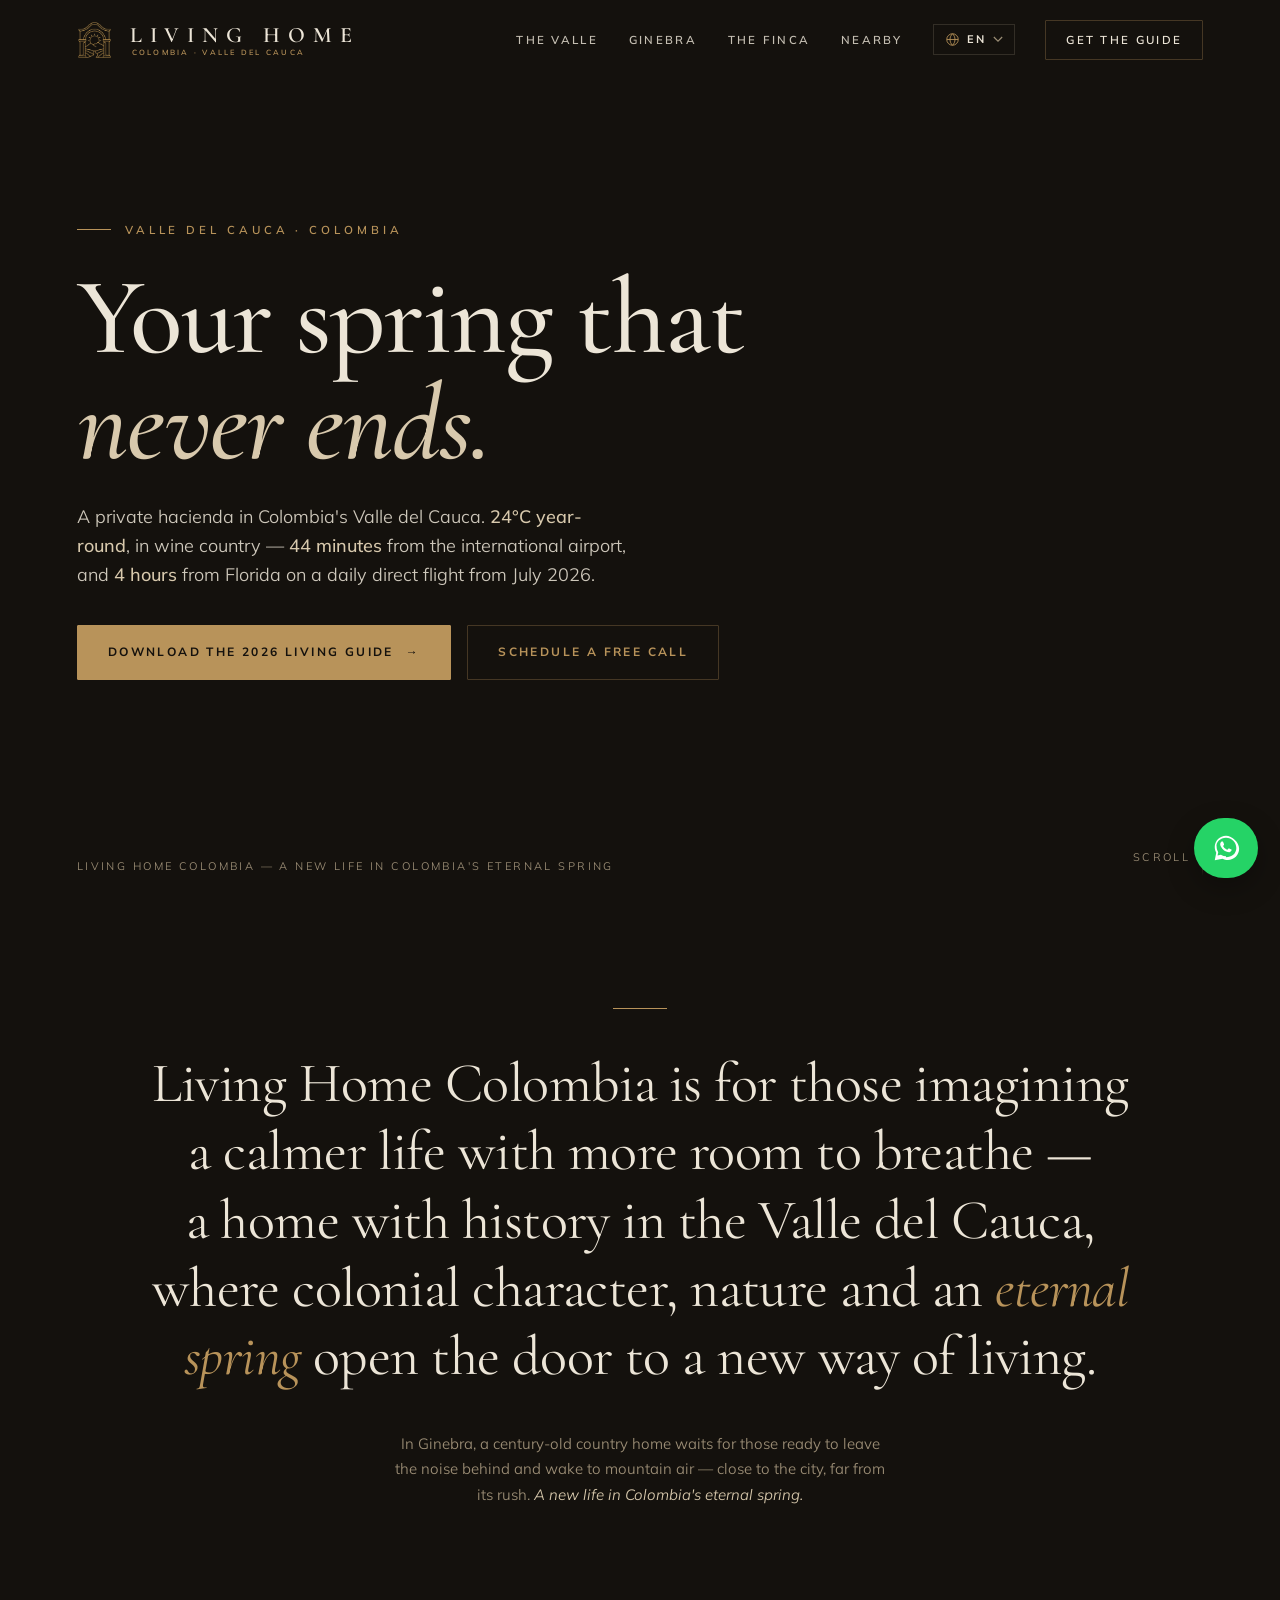
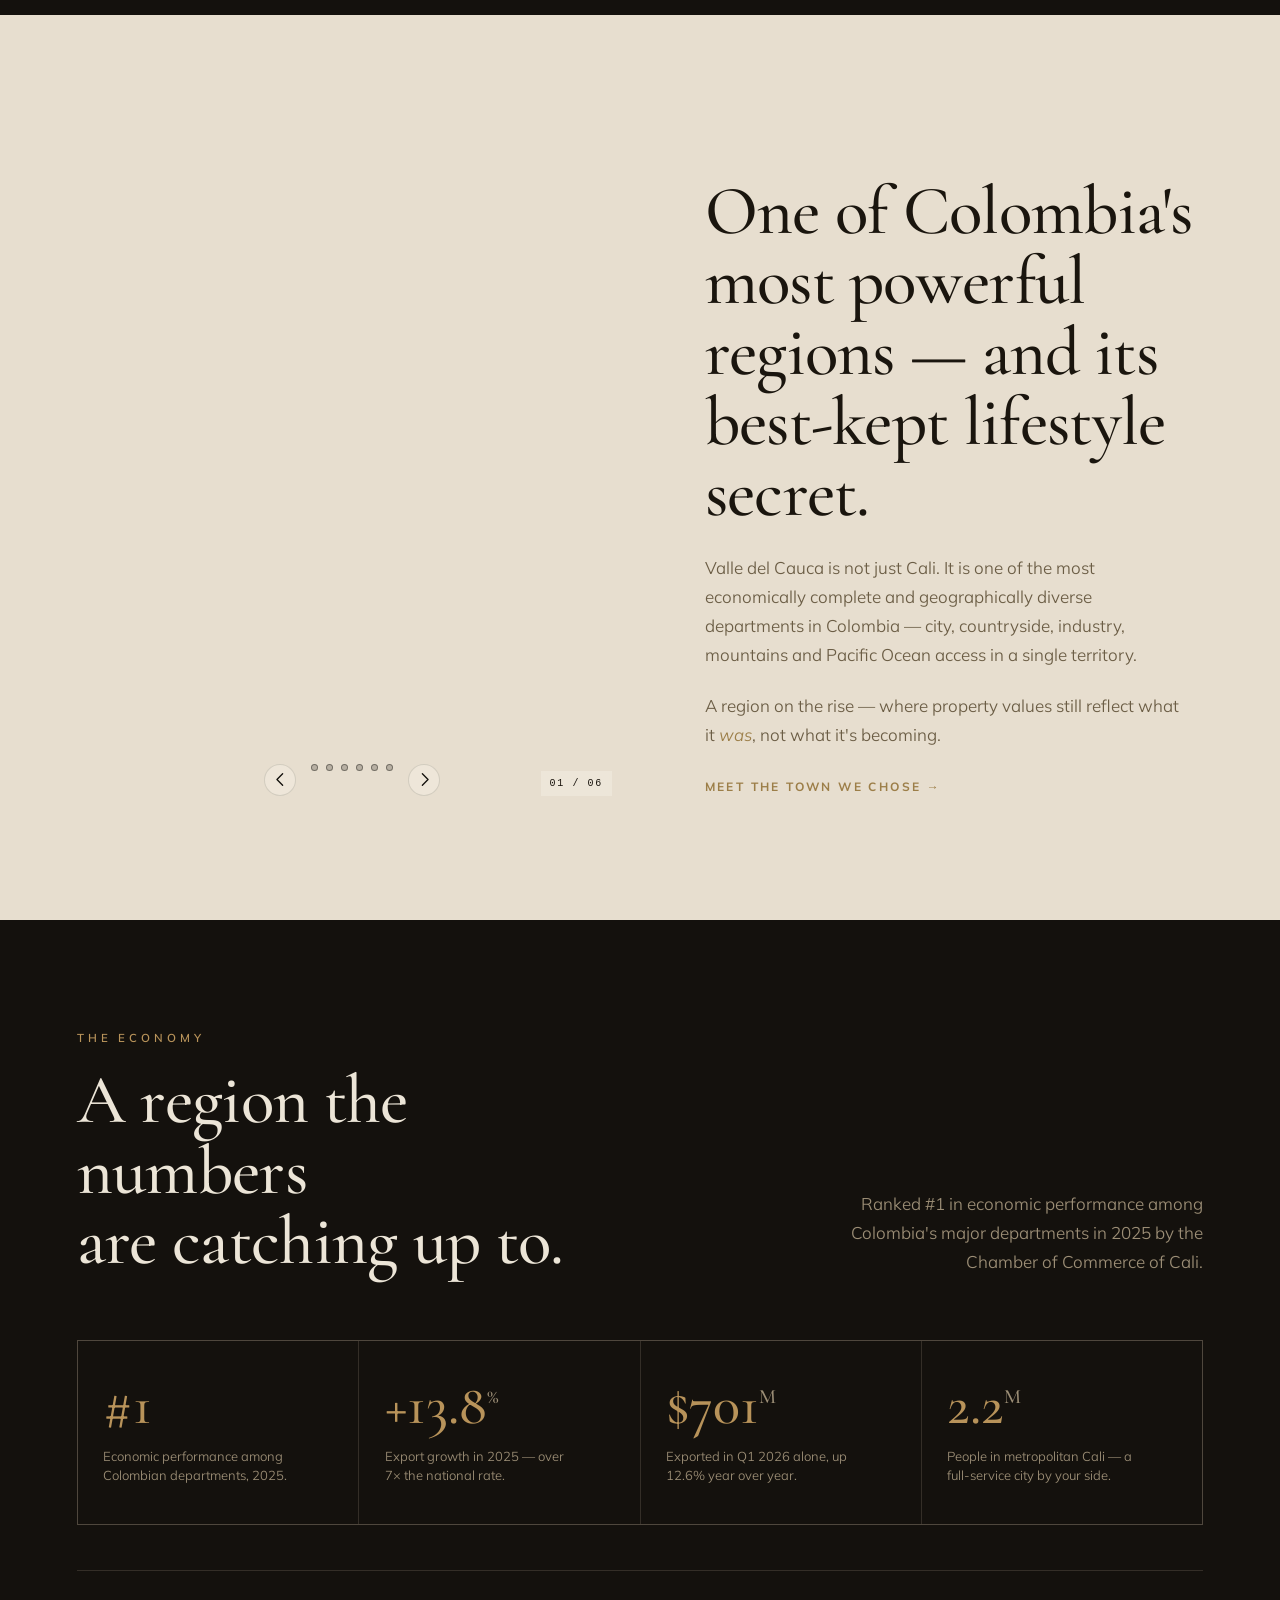
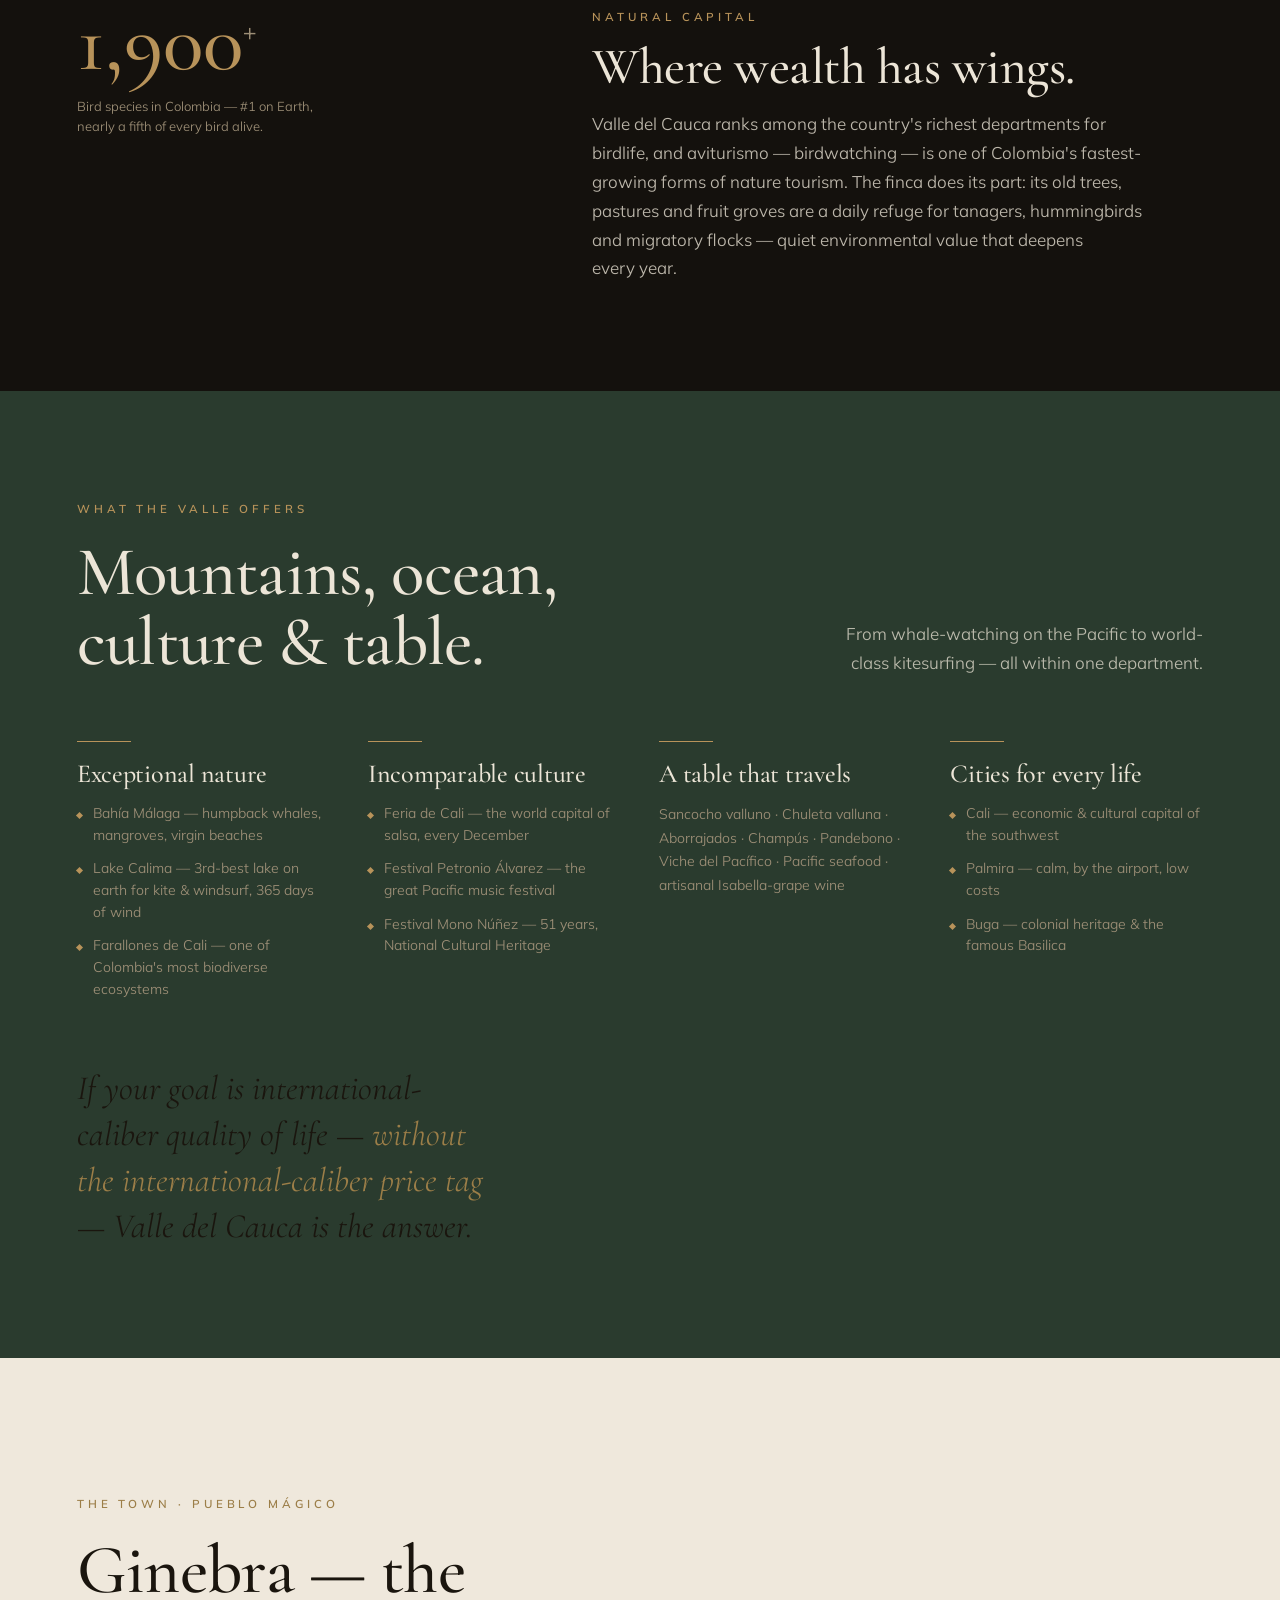
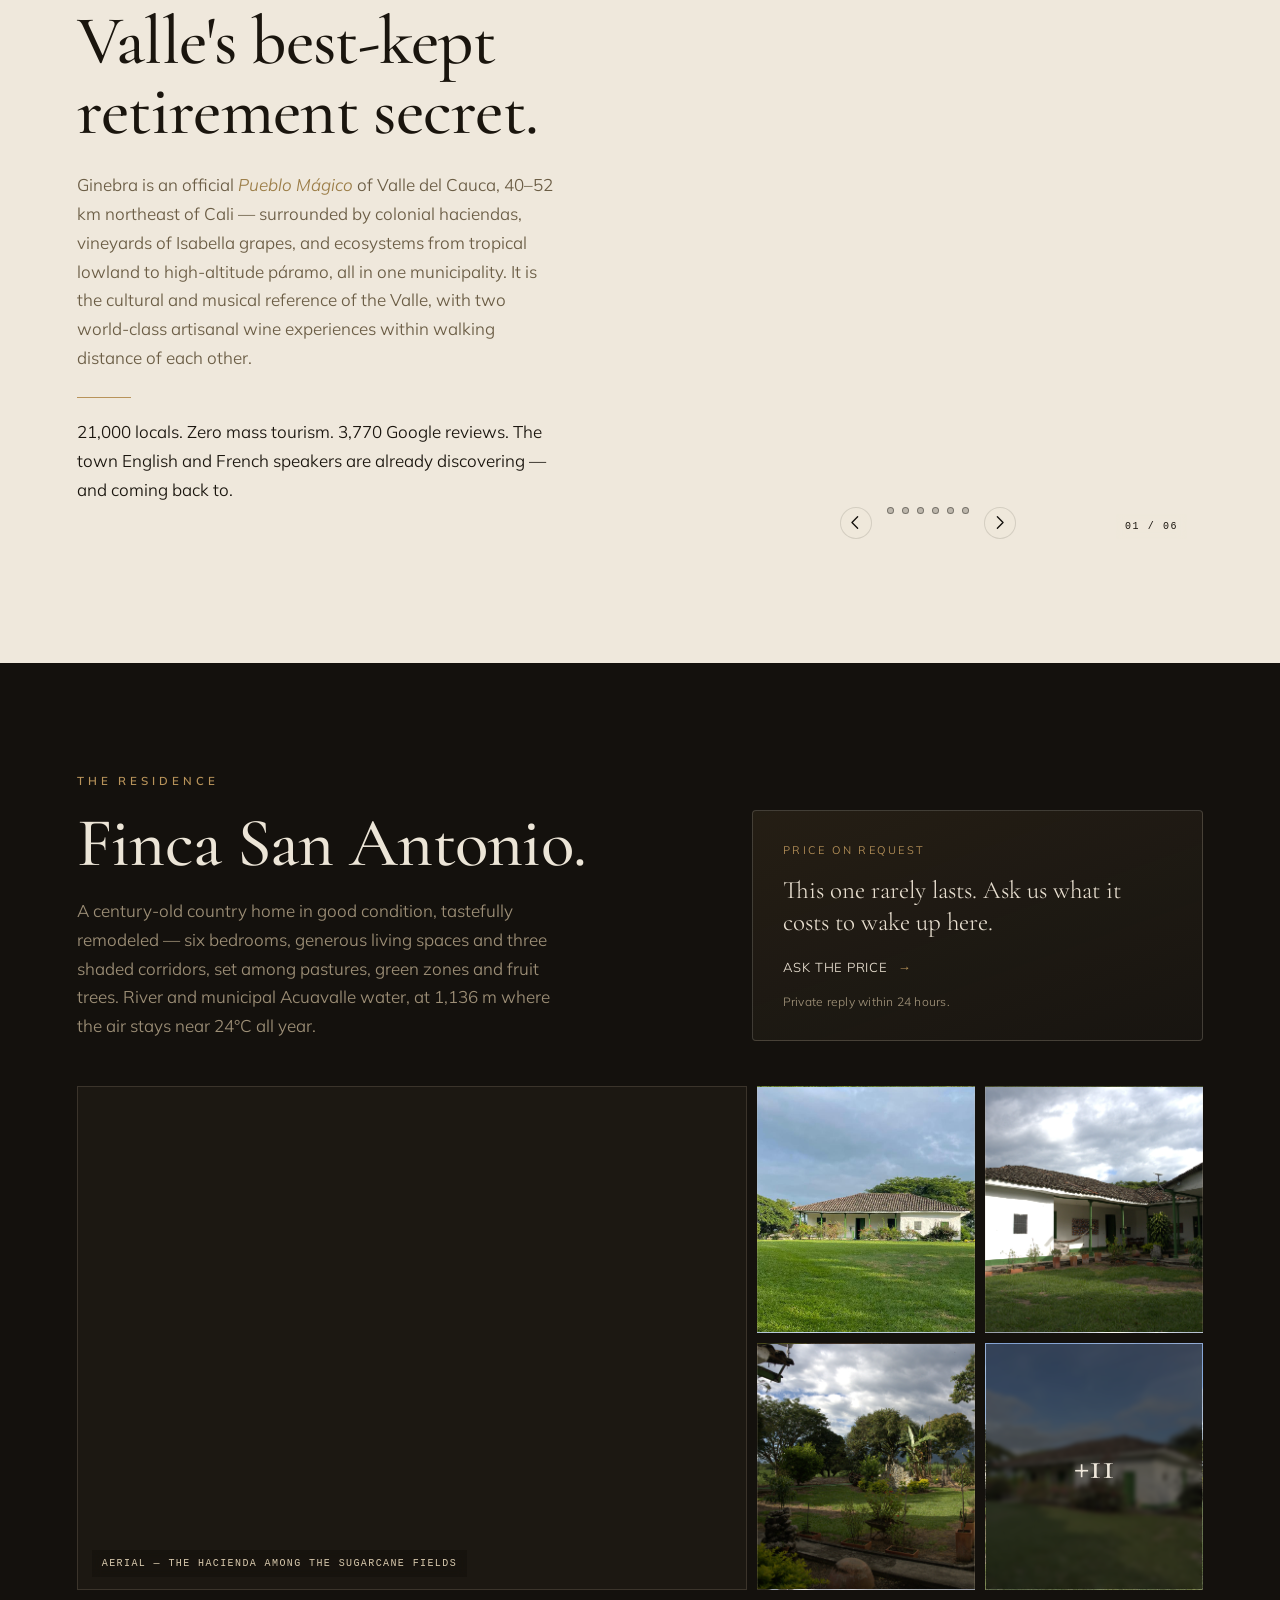
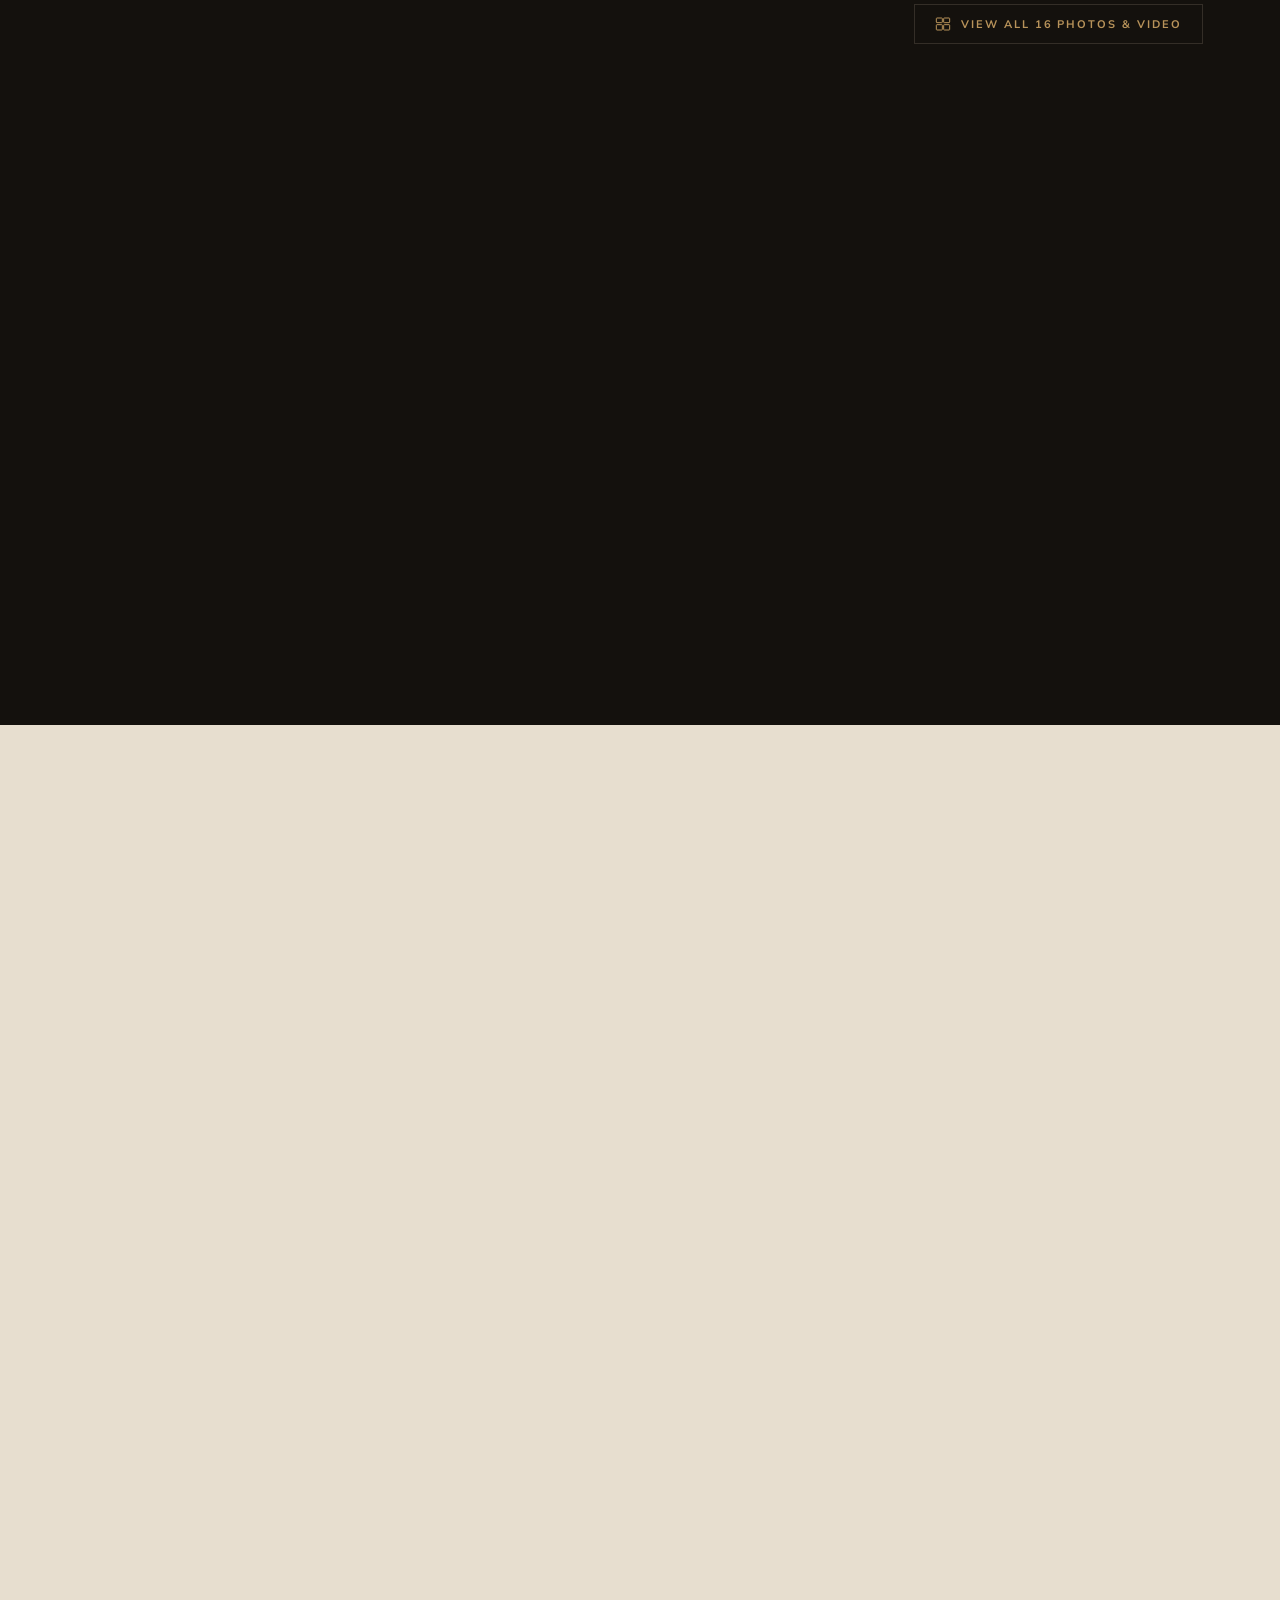
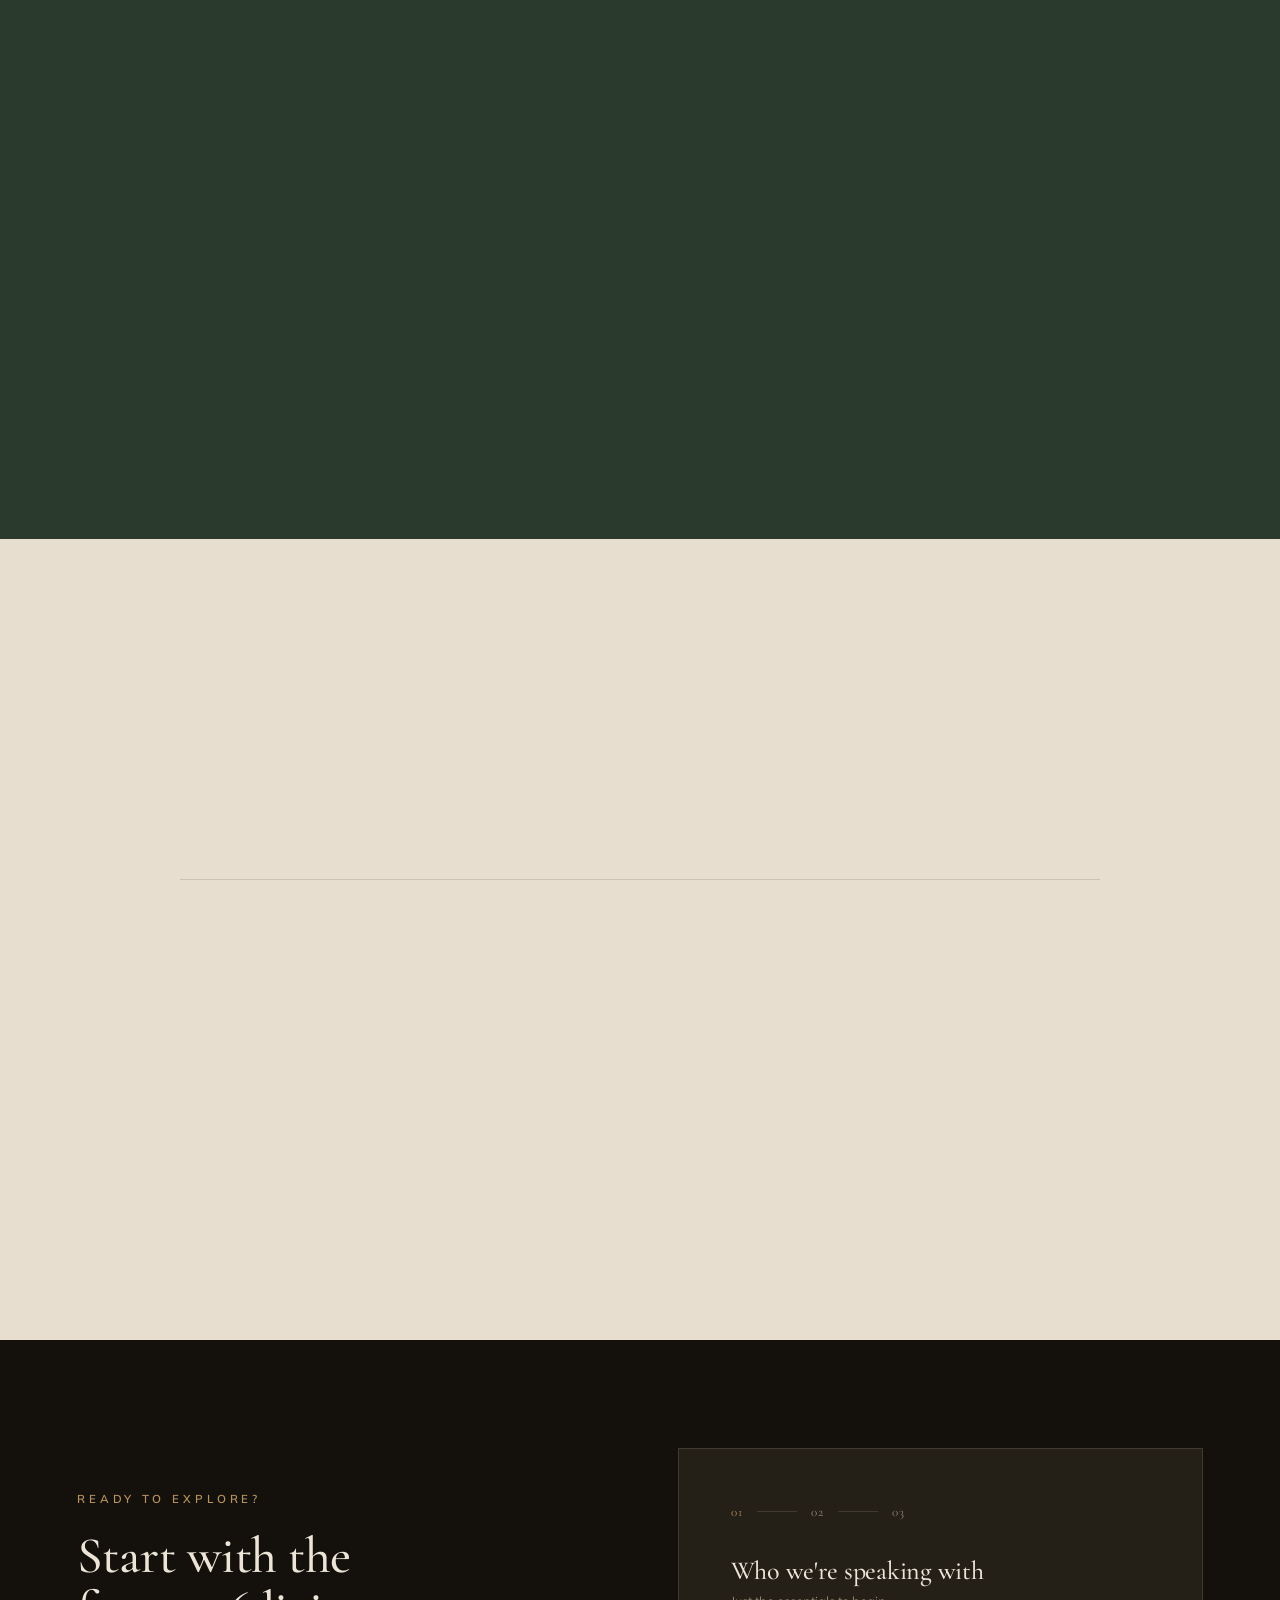
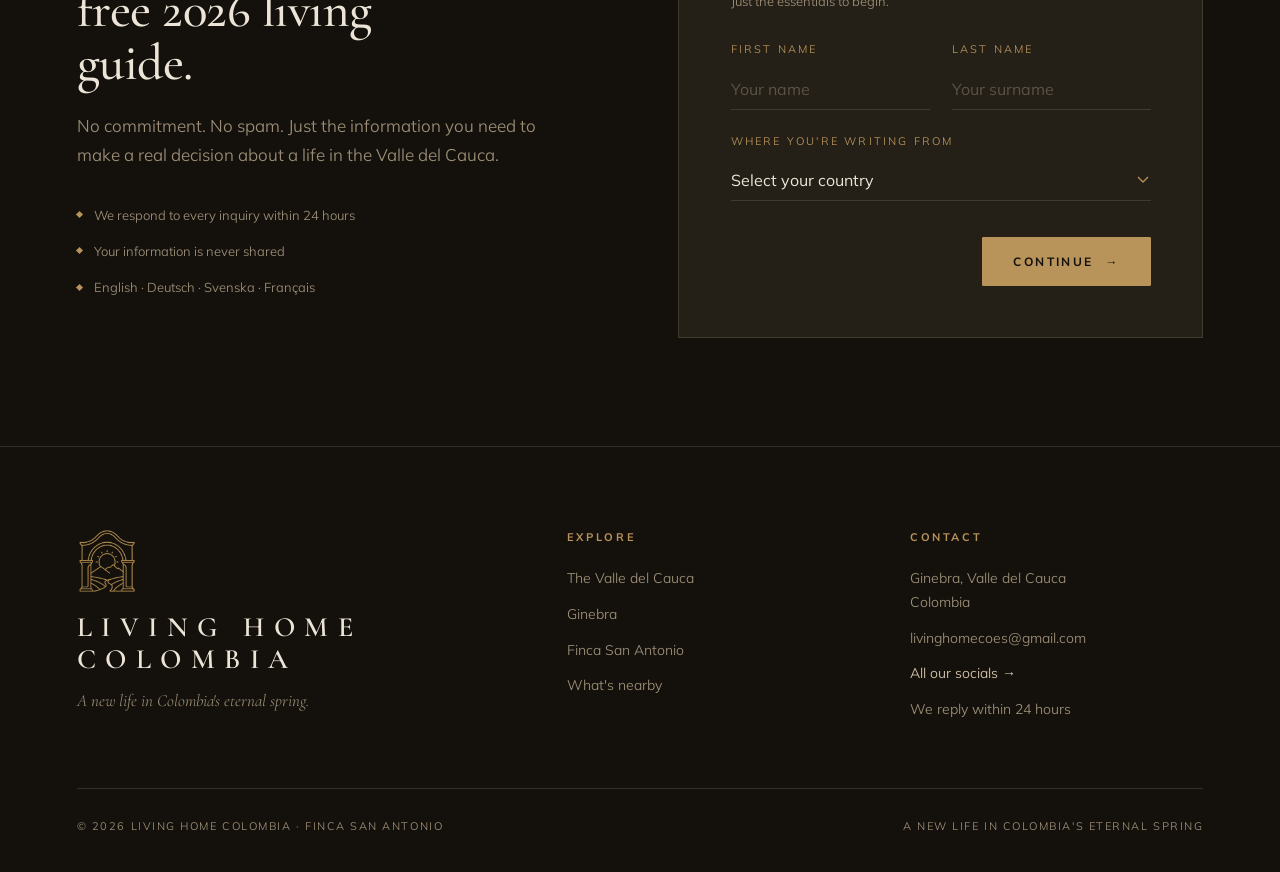
==== commit 11cf48fe: "Actualizar proyecto" ====
--- a/Aluna Luxe - Design D.html
+++ b/Aluna Luxe - Design D.html
@@ -160,8 +160,8 @@
   <div class="hero-bg">
     <div class="hero-fallback" style="background:#14110d"></div>
     <video class="hero-video" id="hero-video" muted loop playsinline preload="auto" aria-hidden="true">
-      <source src="imagenes/video%20intro/intro.mp4" type="video/mp4">
-      <source src="imagenes/video%20intro/intro.webm" type="video/webm">
+      <source src="imagenes/video-intro/intro.mp4" type="video/mp4">
+      <source src="imagenes/video-intro/intro.webm" type="video/webm">
     </video>
   </div>
   <div class="hero-inner">
@@ -309,37 +309,6 @@
       </div>
     </div>
 
-    <div class="args">
-      <div class="arg reveal">
-        <div class="no">01</div>
-        <h3 data-i18n="gin.a1.h">24°C — every single day</h3>
-        <p data-i18n="gin.a1.p">No seasons. No heating bill. No winter coat. No grey Novembers, ever. Ecosystems from 1,000 to 4,000 m give it one of the most comfortable year-round climates in South America.</p>
-      </div>
-      <div class="arg reveal d1">
-        <div class="no">02</div>
-        <h3 data-i18n="gin.a2.h">Colombia's only wine town</h3>
-        <p data-i18n="gin.a2.p">Two artisanal wine museums in the same town — Cava del Rancho (⭐4.8) and Vita Vid (⭐4.6). Grape-to-glass tastings of the Isabella variety. An experience that doesn't exist in Medellín or Cartagena. It exists here.</p>
-      </div>
-      <div class="arg reveal">
-        <div class="no">03</div>
-        <h3 data-i18n="gin.a3.h">A festival running since 1975</h3>
-        <p data-i18n="gin.a3.p">The Festival Mono Núñez — National Cultural Heritage — is the most important Andean music festival in Latin America. 51 consecutive years, held a 15-minute walk from the property.</p>
-      </div>
-      <div class="arg reveal d1">
-        <div class="no">04</div>
-        <h3 data-i18n="gin.a4.h">A free waterfall, 15 minutes away</h3>
-        <p data-i18n="gin.a4.p">Cascada Puente Piedra — ⭐4.7, 505 Google reviews. Natural, free, open 24 hours, and already drawing international visitors who review it in English.</p>
-      </div>
-      <div class="arg feature reveal d2">
-        <div>
-          <div class="no" style="color:var(--gold);">05</div>
-          <h3 data-i18n="gin.a5.h">City access without city noise</h3>
-        </div>
-        <p data-i18n="gin.a5.p">A city of 2.2 million — hospitals, universities, international dining and an international airport — sits under an hour away. You keep the peace of the countryside without giving up a thing.</p>
-      </div>
-    </div>
-
-    <p class="closer reveal" data-i18n="gin.closer">Authentic, affordable and quietly growing — <em>and not yet overrun.</em></p>
   </div>
 </section>
 
@@ -638,7 +607,7 @@
     <div class="col">
       <h4 data-i18n="foot.contact">Contact</h4>
       <p>Ginebra, Valle del Cauca<br>Colombia</p>
-      <a href="#enquire"><span class="__cf_email__" data-cfemail="4a263f322f2b263f242b0a2d272b232664292527">[email&#160;protected]</span></a>
+      <a href="mailto:livinghomecoes@gmail.com">livinghomecoes@gmail.com</a>
       <a href="https://linktr.ee/luxealuna" target="_blank" rel="noopener" class="foot-social" data-i18n="foot.social">All our socials →</a>
       <p data-i18n="foot.reply">We reply within 24 hours</p>
     </div>
@@ -655,8 +624,8 @@
   <span class="wa-float-label" data-i18n="wa.float">Ask about the finca</span>
 </a>
 
-<script data-cfasync="false" src="/cdn-cgi/scripts/5c5dd728/cloudflare-static/email-decode.min.js"></script><script>
-  /* Hero intro video — plays when imagenes/video intro/intro.mp4 (or .webm) exists,
+<script>
+  /* Hero intro video — plays when imagenes/video-intro/intro.mp4 (or .webm) exists,
      otherwise the still fallback stays visible. */
   (function () {
     var v = document.getElementById("hero-video");
